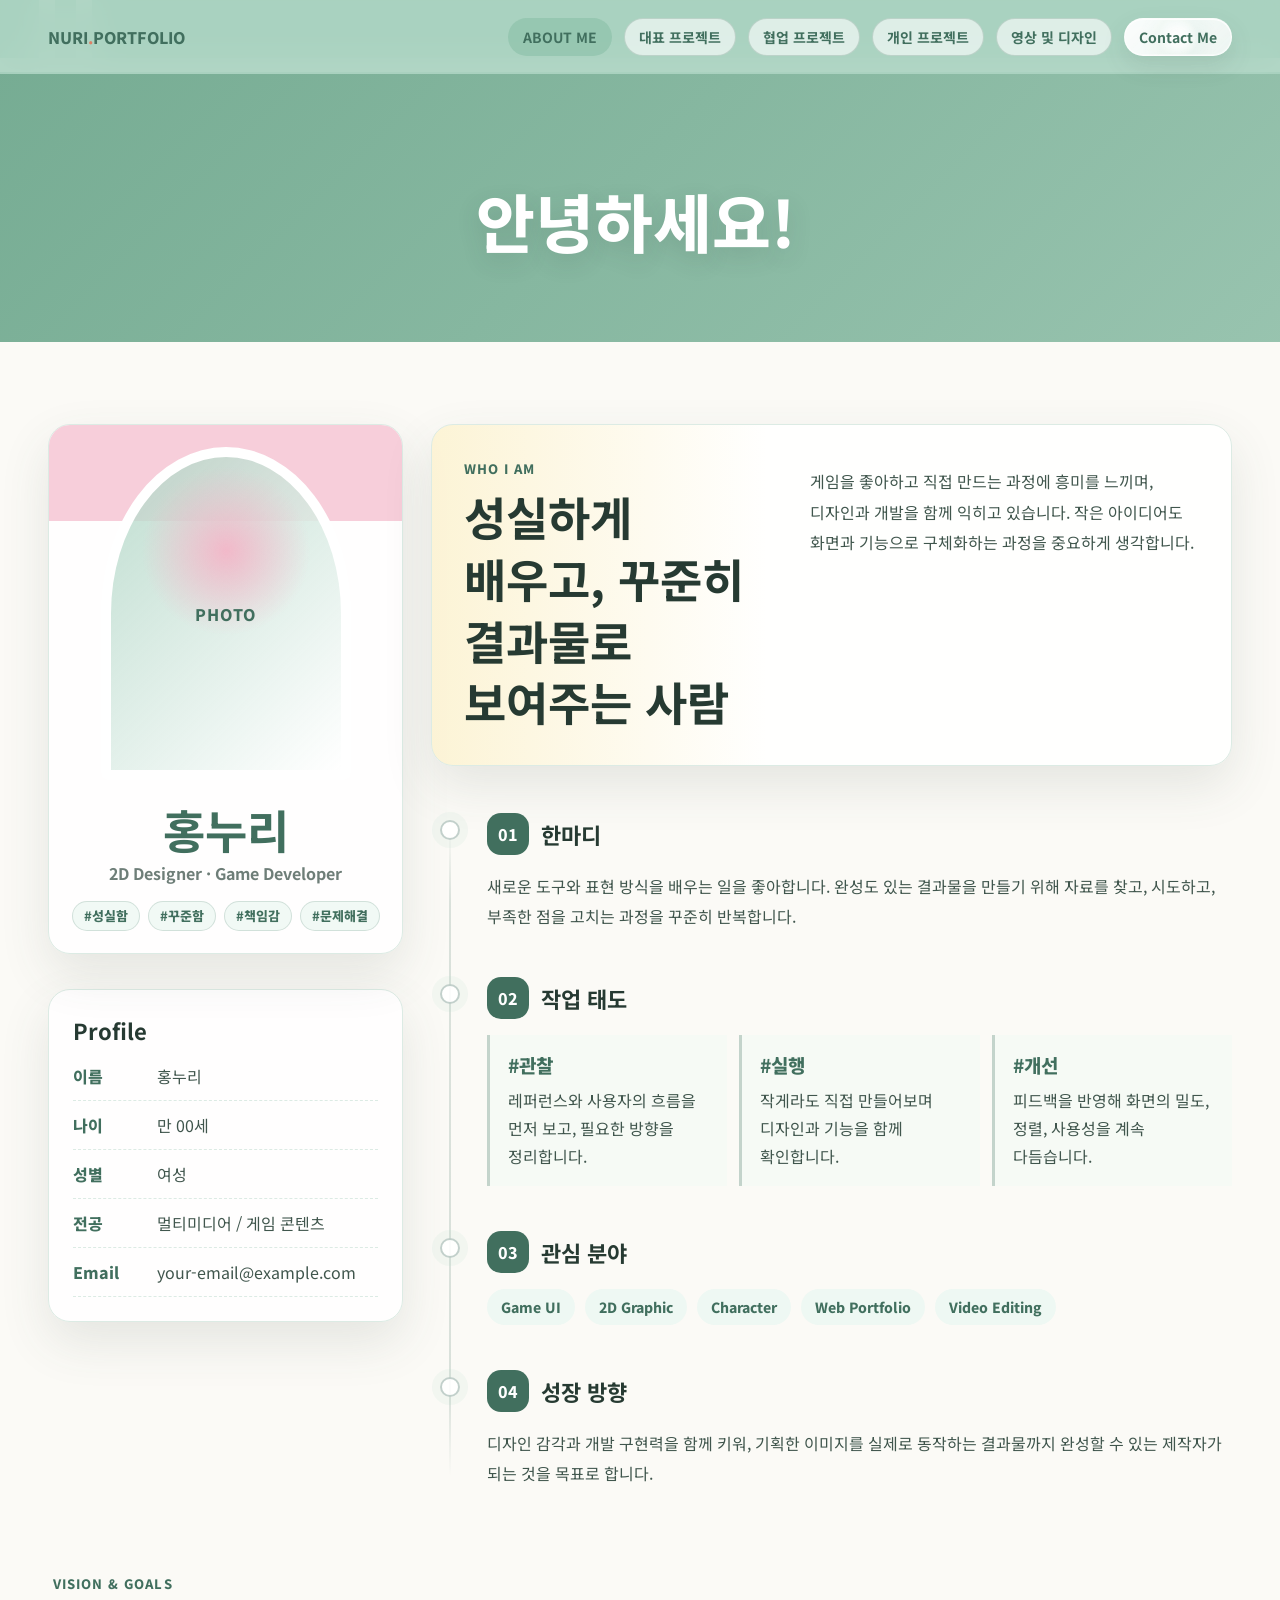
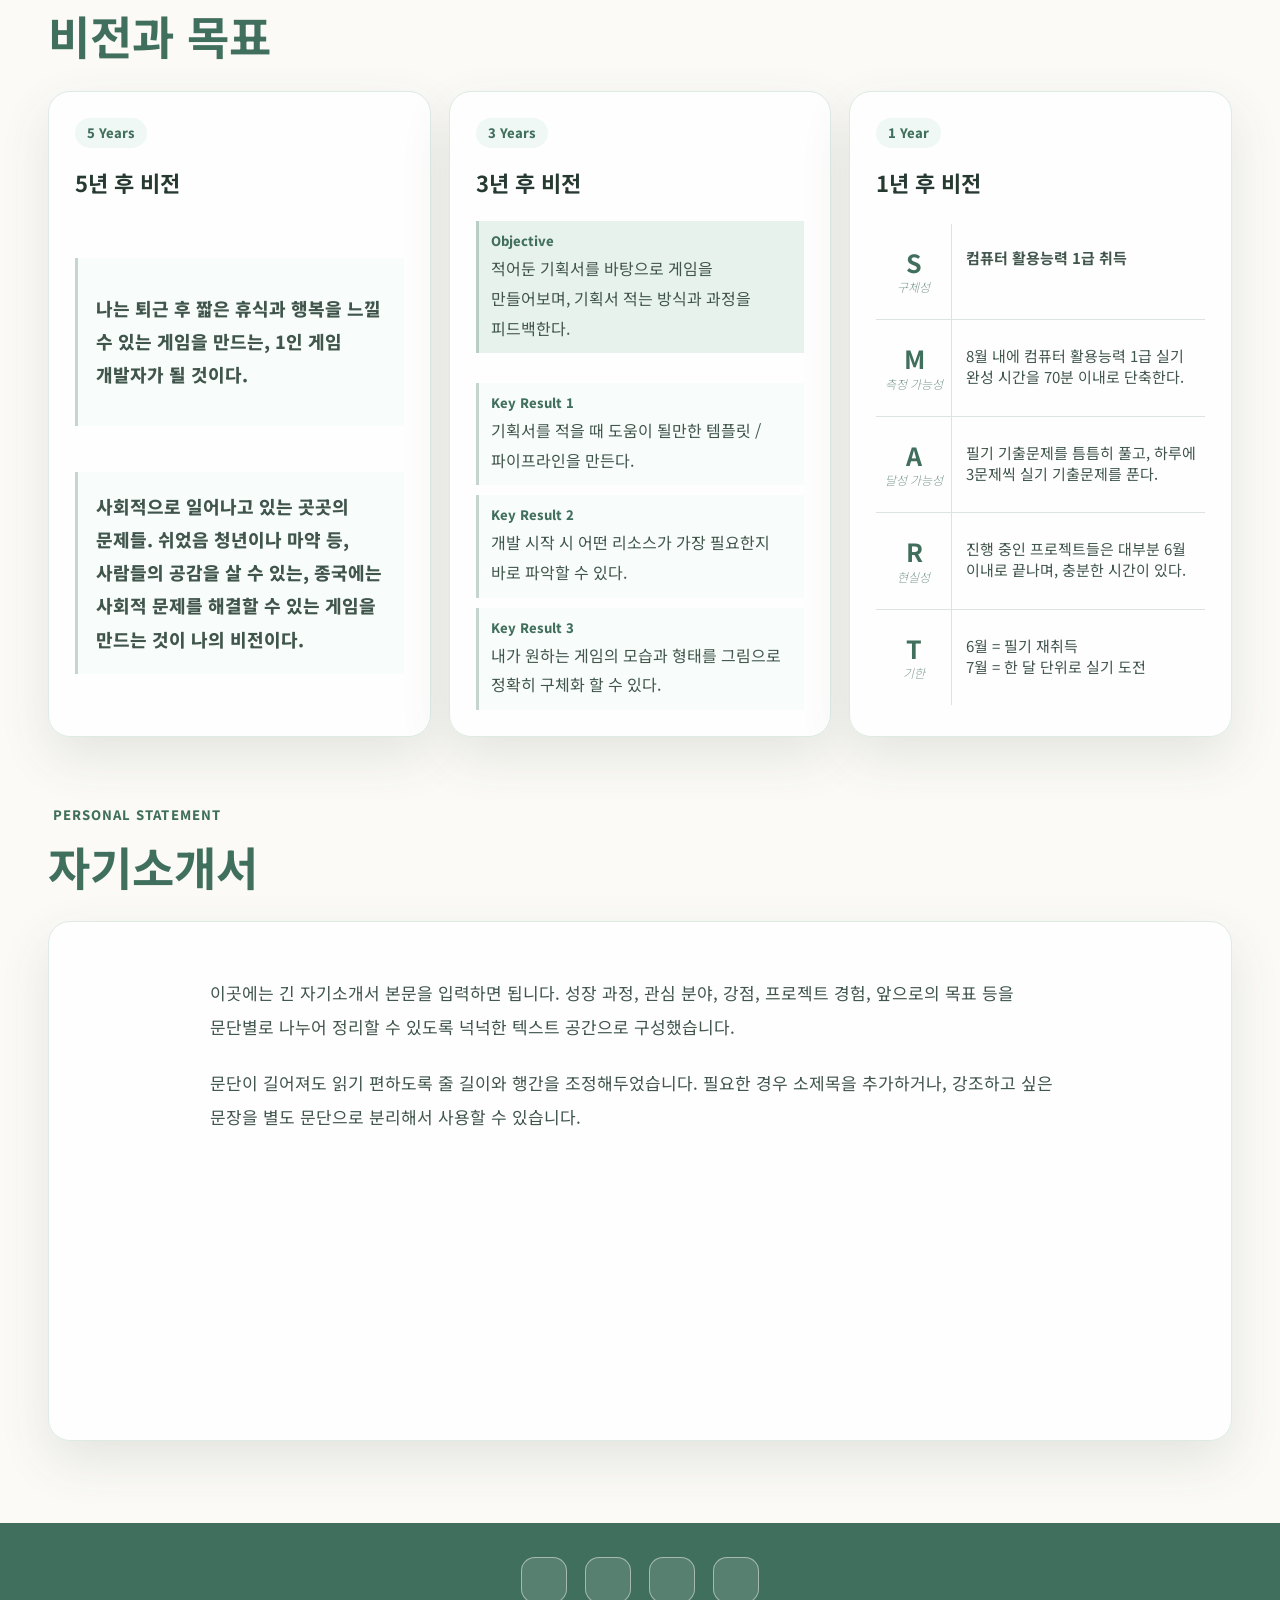
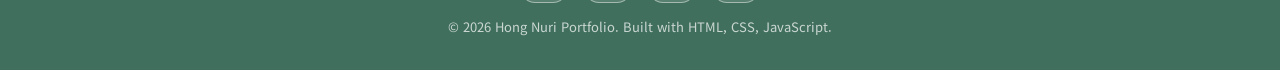
==== aboutMe.html @ 8a45c13c "add_coopProject" ====
<!DOCTYPE html>
<html lang="ko">
<head>
  <meta charset="UTF-8" />
  <meta name="viewport" content="width=device-width, initial-scale=1.0" />
  <title>홍누리 About Me</title>
  <link rel="stylesheet" href="style.css" />
  <link rel="stylesheet" href="aboutMe.css" />
  <script src="script.js" defer></script>
</head>
<body>
  <header class="site-header" id="top">
    <nav class="nav">
      <a href="index.html" class="logo">NURI<span>.</span>PORTFOLIO</a>
      <button class="menu-toggle" type="button" aria-label="메뉴 열기">Menu</button>
      <ul class="nav-list">
        <li><a href="aboutMe.html" class="about-link">ABOUT ME</a></li>
        <li><a href="index.html#featured">대표 프로젝트</a></li>
        <li><a href="coopProject.html">협업 프로젝트</a></li>
        <li><a href="solo.html">개인 프로젝트</a></li>
        <li><a href="media.html">영상 및 디자인</a></li>
        <li><a href="contact.html" class="contact-shine">Contact Me</a></li>
      </ul>
    </nav>
  </header>

  <main>
    <div class="notion-banner-stage">
      <section class="notion-banner">
        <p class="typewriter" data-text="안녕하세요!"></p>
      </section>
    </div>

    <section class="portfolio-board about-page section-inner">
      <div class="profile-layout">
        <aside class="profile-column reveal" aria-label="인적사항">
          <div class="photo-card">
            <div class="photo-frame">
              <span>PHOTO</span>
            </div>
            <h2>홍누리</h2>
            <p class="role">2D Designer · Game Developer</p>
            <div class="profile-keywords" aria-label="성격 키워드">
              <span>#성실함</span>
              <span>#꾸준함</span>
              <span>#책임감</span>
              <span>#문제해결</span>
            </div>
          </div>

          <section class="side-card">
            <h3>Profile</h3>
            <dl class="profile-list">
              <div>
                <dt>이름</dt>
                <dd>홍누리</dd>
              </div>
              <div>
                <dt>나이</dt>
                <dd>만 00세</dd>
              </div>
              <div>
                <dt>성별</dt>
                <dd>여성</dd>
              </div>
              <div>
                <dt>전공</dt>
                <dd>멀티미디어 / 게임 콘텐츠</dd>
              </div>
              <div>
                <dt>Email</dt>
                <dd>your-email@example.com</dd>
              </div>
            </dl>
          </section>
        </aside>

        <section class="content-column" aria-label="자기소개 상세">
          <article class="intro-card reveal">
            <div>
              <p class="eyebrow">Who I Am</p>
              <h2>성실하게 배우고, 꾸준히 결과물로 보여주는 사람</h2>
            </div>
            <p>
              게임을 좋아하고 직접 만드는 과정에 흥미를 느끼며, 디자인과 개발을 함께 익히고 있습니다.
              작은 아이디어도 화면과 기능으로 구체화하는 과정을 중요하게 생각합니다.
            </p>
          </article>

          <div class="profile-trail">
            <article class="trail-item reveal">
              <div class="card-title">
                <span>01</span>
                <h3>한마디</h3>
              </div>
              <p class="trail-copy">
                새로운 도구와 표현 방식을 배우는 일을 좋아합니다. 완성도 있는 결과물을 만들기 위해
                자료를 찾고, 시도하고, 부족한 점을 고치는 과정을 꾸준히 반복합니다.
              </p>
            </article>

            <article class="trail-item reveal">
              <div class="card-title">
                <span>02</span>
                <h3>작업 태도</h3>
              </div>
              <ul class="attitude-list">
                <li>
                  <strong>#관찰</strong>
                  <span>레퍼런스와 사용자의 흐름을 먼저 보고, 필요한 방향을 정리합니다.</span>
                </li>
                <li>
                  <strong>#실행</strong>
                  <span>작게라도 직접 만들어보며 디자인과 기능을 함께 확인합니다.</span>
                </li>
                <li>
                  <strong>#개선</strong>
                  <span>피드백을 반영해 화면의 밀도, 정렬, 사용성을 계속 다듬습니다.</span>
                </li>
              </ul>
            </article>

            <article class="trail-item reveal">
              <div class="card-title">
                <span>03</span>
                <h3>관심 분야</h3>
              </div>
              <div class="keyword-row">
                <span>Game UI</span>
                <span>2D Graphic</span>
                <span>Character</span>
                <span>Web Portfolio</span>
                <span>Video Editing</span>
              </div>
            </article>

            <article class="trail-item reveal">
              <div class="card-title">
                <span>04</span>
                <h3>성장 방향</h3>
              </div>
              <p class="trail-copy">
                디자인 감각과 개발 구현력을 함께 키워, 기획한 이미지를 실제로 동작하는 결과물까지
                완성할 수 있는 제작자가 되는 것을 목표로 합니다.
              </p>
            </article>
          </div>
        </section>
      </div>
    </section>

    <section class="vision-section section-inner reveal">
      <div class="section-title">
        <p class="eyebrow">Vision & Goals</p>
        <h2>비전과 목표</h2>
      </div>
      <div class="vision-grid">
        <article class="vision-card">
          <span>5 Years</span>
          <h3>5년 후 비전</h3>
          <div class="vision-body">
            <div class="vision-statement">
              <p>나는 퇴근 후 짧은 휴식과 행복을 느낄 수 있는 게임을 만드는, 1인 게임 개발자가 될 것이다.</p>
            </div>
          </div>
          <div class="vision-body">
            <div class="vision-statement">
              <p>사회적으로 일어나고 있는 곳곳의 문제들. 쉬었음 청년이나 마약 등, 사람들의 공감을 살 수 있는, 종국에는 사회적 문제를 해결할 수 있는 게임을 만드는 것이 나의 비전이다.</p>
            </div>
          </div>
        </article>
        <article class="vision-card">
          <span>3 Years</span>
          <h3>3년 후 비전</h3>
          <div class="vision-body">
            <div class="okr-block">
              <div class="okr-objective">
                <strong>Objective</strong>
                <p>적어둔 기획서를 바탕으로 게임을 만들어보며, 기획서 적는 방식과 과정을 피드백한다.</p>
              </div>
              <div class="okr-results">
                <div>
                  <strong>Key Result 1</strong>
                  <p>기획서를 적을 때 도움이 될만한 템플릿 / 파이프라인을 만든다.</p>
                </div>
                <div>
                  <strong>Key Result 2</strong>
                  <p>개발 시작 시 어떤 리소스가 가장 필요한지 바로 파악할 수 있다.</p>
                </div>
                <div>
                  <strong>Key Result 3</strong>
                  <p>내가 원하는 게임의 모습과 형태를 그림으로 정확히 구체화 할 수 있다.</p>
                </div>
              </div>
            </div>
          </div>
        </article>
        <article class="vision-card">
          <span>1 Year</span>
          <h3>1년 후 비전</h3>
          <table class="smart-table" aria-label="1년 후 SMART 목표">
            <tbody>
              <tr>
                <th scope="row"><strong>S</strong><em>구체성</em></th>
                <td class = "bolding">컴퓨터 활용능력 1급 취득</td>
              </tr>
              <tr>
                <th scope="row"><strong>M</strong><em>측정 가능성</em></th>
                <td>8월 내에 컴퓨터 활용능력 1급 실기 완성 시간을 70분 이내로 단축한다.</td>
              </tr>
              <tr>
                <th scope="row"><strong>A</strong><em>달성 가능성</em></th>
                <td>필기 기출문제를 틈틈히 풀고, 하루에 3문제씩 실기 기출문제를 푼다.</td>
              </tr>
              <tr>
                <th scope="row"><strong>R</strong><em>현실성</em></th>
                <td>진행 중인 프로젝트들은 대부분 6월 이내로 끝나며, 충분한 시간이 있다.</td>
              </tr>
              <tr>
                <th scope="row"><strong>T</strong><em>기한</em></th>
                <td>6월 = 필기 재취득<br/>7월 = 한 달 단위로 실기 도전</td>
              </tr>
            </tbody>
          </table>
        </article>
      </div>
    </section>

    <section class="statement-section section-inner reveal">
      <div class="section-title">
        <p class="eyebrow">Personal Statement</p>
        <h2>자기소개서</h2>
      </div>
      <article class="statement-paper">
        <p>
          이곳에는 긴 자기소개서 본문을 입력하면 됩니다. 성장 과정, 관심 분야, 강점, 프로젝트 경험,
          앞으로의 목표 등을 문단별로 나누어 정리할 수 있도록 넉넉한 텍스트 공간으로 구성했습니다.
        </p>
        <p>
          문단이 길어져도 읽기 편하도록 줄 길이와 행간을 조정해두었습니다. 필요한 경우 소제목을 추가하거나,
          강조하고 싶은 문장을 별도 문단으로 분리해서 사용할 수 있습니다.
        </p>
      </article>
    </section>
  </main>

  <footer class="footer">
    <div class="footer-icons" aria-label="연락 링크">
      <button class="footer-icon copy-email" type="button" data-email="your-email@example.com" aria-label="이메일 복사"></button>
      <a class="footer-icon" href="#" aria-label="링크 1"></a>
      <a class="footer-icon" href="#" aria-label="링크 2"></a>
      <a class="footer-icon" href="#" aria-label="링크 3"></a>
    </div>
    <p class="copy-message" aria-live="polite"></p>
    <p class="copyright">© 2026 Hong Nuri Portfolio. Built with HTML, CSS, JavaScript.</p>
  </footer>

  <div class="modal" aria-hidden="true">
    <div class="modal-content" role="dialog" aria-modal="true" aria-labelledby="modal-title">
      <button class="modal-close" type="button" aria-label="닫기">×</button>
      <h2 id="modal-title">About Me</h2>
      <p>자기소개 상세 내용을 추가로 정리할 수 있는 영역입니다.</p>
    </div>
  </div>
</body>
</html>
---- style.css ----
@import url('https://fonts.googleapis.com/css2?family=Noto+Sans+KR:wght@300;400;500;700;800&display=swap');

:root {
  --mint: #a9d2c0;
  --deep: #416f5e;
  --dark: #263a32;
  --text: #40564d;
  --soft: #eef8f3;
  --cream: #fbfaf6;
  --pink: #f3b6c8;
  --yellow: #f6dc81;
  --lavender: #bfc3e8;
  --line: #dcebe4;
  --white: #ffffff;
  --shadow: 0 20px 50px rgba(64, 86, 77, 0.12);
  --header-height: 72px;
}

* {
  box-sizing: border-box;
}

::selection {
  background: rgba(38, 58, 50, 0.82);
  color: var(--white);
}

html {
  scroll-behavior: smooth;
  scroll-padding-top: var(--header-height);
}

body {
  margin: 0;
  padding-top: var(--header-height);
  font-family: 'Noto Sans KR', sans-serif;
  color: var(--text);
  background:
    linear-gradient(90deg, var(--mint) 0 39px, transparent 39px 55px, var(--mint) 55px 76px, transparent 76px 92px, var(--mint) 92px 100%) top / 100% 58px no-repeat,
    var(--cream);
  word-break: keep-all;
}

body.has-intro {
  padding-top: 0;
}

.intro-banner {
  position: relative;
  display: grid;
  place-items: center;
  min-height: calc(100vh - var(--header-height));
  padding: 32px;
  overflow: hidden;
  background: var(--soft);
}

body.has-intro .intro-banner {
  min-height: 100vh;
}

.intro-banner::after {
  content: '';
  position: absolute;
  left: 50%;
  bottom: 26px;
  width: 26px;
  height: 42px;
  border: 2px solid rgba(65, 111, 94, 0.48);
  border-radius: 999px;
  transform: translateX(-50%);
  transition: opacity 0.75s ease, transform 0.75s ease;
}

.intro-banner::before {
  content: '';
  position: absolute;
  left: 50%;
  bottom: 55px;
  z-index: 1;
  width: 5px;
  height: 5px;
  border-radius: 50%;
  background: var(--deep);
  transform: translateX(-50%);
  animation: bannerWheel 1.7s ease-in-out infinite;
  transition: opacity 0.75s ease;
}

body.has-intro:not(.intro-ready) .intro-banner::after,
body.has-intro:not(.intro-ready) .intro-banner::before {
  opacity: 0;
  pointer-events: none;
}

body.has-intro:not(.intro-ready) .intro-banner::after {
  transform: translate(-50%, 16px);
}

body.has-intro:not(.intro-ready) .intro-banner::before {
  animation: none;
}

.intro-banner__content {
  position: relative;
  z-index: 1;
  top: -5%;
  width: min(100%, 1080px);
  text-align: center;
}

.intro-banner__content p {
  margin: 0 0 20px;
  color: var(--deep);
  font-size: clamp(15px, 2vw, 22px);
  font-weight: 800;
  letter-spacing: 0.08em;
  text-transform: uppercase;
}

.intro-banner__content h1 {
  margin: 0;
  color: var(--dark);
  font-size: clamp(42px, 9vw, 70px);
  line-height: 1.12;
}

.intro-banner__content p,
.intro-banner__content h1 {
  opacity: 0;
  transform: translateY(28px);
  transition: opacity 1.35s ease, transform 1.35s ease;
}

.intro-banner__content .intro-text-line.is-visible {
  opacity: 1;
  transform: translateY(0);
}

.intro-banner__content .intro-text-line.is-active::after {
  content: '';
  display: inline-block;
  width: 2px;
  height: 0.9em;
  margin-left: 6px;
  background: rgba(65, 111, 94, 0.72);
  vertical-align: -0.08em;
  animation: caretBlink 0.8s steps(1) infinite;
}

.intro-banner__content .intro-text-line.is-complete::after {
  opacity: 0;
  animation: none;
}

.intro-banner__content .intro-char {
  display: inline-block;
  opacity: 0;
  transform: translateY(0.42em);
  will-change: opacity, transform;
}

.intro-banner__content .intro-char.is-visible {
  animation: introCharRise 0.82s cubic-bezier(0.22, 1, 0.36, 1) forwards;
}

@keyframes bannerWheel {
  0% {
    opacity: 0;
    transform: translate(-50%, 0);
  }

  35% {
    opacity: 1;
  }

  100% {
    opacity: 0;
    transform: translate(-50%, 15px);
  }
}

@keyframes caretBlink {
  0%,
  49% {
    opacity: 1;
  }

  50%,
  100% {
    opacity: 0;
  }
}

@keyframes introCharRise {
  0% {
    opacity: 0;
    transform: translateY(0.42em);
  }

  100% {
    opacity: 1;
    transform: translateY(0);
  }
}

a {
  color: inherit;
  text-decoration: none;
}

button {
  font: inherit;
}

.site-header {
  position: fixed;
  top: 0;
  left: 0;
  right: 0;
  z-index: 1000;
  min-height: var(--header-height);
  background: rgba(169, 210, 192, 0.88);
  backdrop-filter: blur(16px);
  transform: translateY(0);
  opacity: 1;
  transition: opacity 1.15s ease, transform 1.15s cubic-bezier(0.22, 1, 0.36, 1);
}

body.has-intro:not(.intro-ready) .site-header {
  opacity: 0;
  transform: translateY(-100%);
  pointer-events: none;
}

.nav {
  display: flex;
  align-items: center;
  justify-content: space-between;
  max-width: 1240px;
  margin: 0 auto;
  padding: 18px 28px;
}

.logo {
  color: var(--deep);
  font-weight: 800;
  letter-spacing: 0;
}

.logo span {
  color: #de8065;
}

.nav-list {
  display: flex;
  gap: 12px;
  margin: 0;
  padding: 0;
  list-style: none;
  font-size: 14px;
  font-weight: 700;
}

.nav-list a {
  display: inline-flex;
  align-items: center;
  min-height: 38px;
  padding: 0 14px;
  border: 1px solid rgba(65, 111, 94, 0.22);
  border-radius: 999px;
  background: rgba(255, 255, 255, 0.62);
  color: var(--deep);
}

.nav-list a:hover {
  background: var(--white);
  box-shadow: 0 10px 22px rgba(64, 86, 77, 0.12);
}

.nav-list .about-link {
  border-color: transparent;
  background: rgba(143, 194, 171, 0.72);
  color: var(--deep);
}

.nav-list .about-link:hover {
  background: rgba(133, 184, 161, 0.82);
  color: var(--deep);
}

.nav-list .contact-shine {
  position: relative;
  overflow: hidden;
  border-color: rgba(255, 255, 255, 0.72);
  background:
    radial-gradient(
      circle at var(--shine-x, 50%) var(--shine-y, 50%),
      rgba(255, 255, 255, 1) 0,
      rgba(255, 255, 255, 0.82) 18%,
      rgba(255, 255, 255, 0.46) 36%,
      rgba(255, 255, 255, 0.64) 68%
    ),
    linear-gradient(135deg, rgba(255, 255, 255, 0.86), rgba(255, 255, 255, 0.42));
  color: var(--deep);
  box-shadow:
    inset 0 1px 0 rgba(255, 255, 255, 0.95),
    inset 0 -1px 0 rgba(255, 255, 255, 0.38),
    0 10px 24px rgba(64, 86, 77, 0.12);
}

.nav-list .contact-shine::after {
  content: '';
  position: absolute;
  inset: -45%;
  background: linear-gradient(
    115deg,
    transparent 38%,
    rgba(255, 255, 255, 0.83) 48%,
    transparent 58%
  );
  transform: translateX(-58%) rotate(8deg);
  animation: contactGlint 3.2s ease-in-out infinite;
  pointer-events: none;
}

.nav-list .contact-shine:hover {
  background:
    radial-gradient(
      circle at var(--shine-x, 50%) var(--shine-y, 50%),
      rgba(255, 255, 255, 1) 0,
      rgba(255, 255, 255, 0.92) 22%,
      rgba(255, 255, 255, 0.55) 46%,
      rgba(255, 255, 255, 0.78) 78%
    ),
    linear-gradient(135deg, rgba(255, 255, 255, 0.96), rgba(255, 255, 255, 0.5));
  box-shadow:
    inset 0 1px 0 rgba(255, 255, 255, 1),
    inset 0 -1px 0 rgba(255, 255, 255, 0.45),
    0 12px 30px rgba(64, 86, 77, 0.16);
}

@keyframes contactGlint {
  0%,
  58% {
    transform: translateX(-58%) rotate(8deg);
    opacity: 0;
  }

  68% {
    opacity: 0.77;
  }

  100% {
    transform: translateX(58%) rotate(8deg);
    opacity: 0;
  }
}

.menu-toggle {
  display: none;
  min-height: 38px;
  border: 1px solid rgba(65, 111, 94, 0.24);
  border-radius: 999px;
  background: var(--white);
  color: var(--deep);
  cursor: pointer;
  font-weight: 800;
}

.section-inner {
  max-width: 1240px;
  margin: 0 auto;
  padding: 82px 28px;
}

.portfolio-board {
  min-height: auto;
  padding-bottom: clamp(34px, 5vw, 70px);
}

.board-heading {
  margin-bottom: 44px;
}

.eyebrow {
  margin: 0 0 15px 5px;
  color: var(--deep);
  font-size: 13px;
  font-weight: 800;
  letter-spacing: 0.08em;
  text-transform: uppercase;
}

h1,
h2,
h3,
p {
  margin-top: 0;
}

h1 {
  margin-bottom: 25px;
  color: var(--deep);
  font-size: clamp(56px, 9vw, 92px);
  line-height: 1;
  letter-spacing: 0;
}

h2 {
  color: var(--dark);
  font-size: clamp(28px, 4vw, 46px);
  line-height: 1.18;
  letter-spacing: 0;
}

h3 {
  margin-bottom: 18px;
  color: var(--dark);
  font-size: 22px;
  letter-spacing: 0;
}

.board-heading p:last-child,
.intro-card p,
.project-content p {
  max-width: 760px;
  line-height: 1.8;
}

.profile-layout {
  display: grid;
  grid-template-columns: 355px 1fr;
  gap: 28px;
  align-items: start;
}

.profile-column,
.content-column {
  display: grid;
  gap: 35px;
}

.photo-card,
.side-card,
.intro-card,
.featured-card,
.modal-content {
  border: 1px solid var(--line);
  border-radius: 22px;
  background: rgba(255, 255, 255, 0.9);
  box-shadow: var(--shadow);
}

.photo-card {
  position: relative;
  overflow: hidden;
  padding: 22px;
  text-align: center;
}

.photo-card::before {
  content: '';
  position: absolute;
  inset: 0 0 auto;
  height: 96px;
  background: var(--pink);
  opacity: 0.65;
}

.photo-frame {
  position: relative;
  z-index: 1;
  display: grid;
  place-items: center;
  width: min(100%, 250px);
  aspect-ratio: 3 / 4;
  margin: 0 auto 22px;
  border: 10px solid var(--white);
  border-radius: 50% 50% 8px 8px;
  background:
    radial-gradient(circle at 50% 30%, rgba(243, 182, 200, 0.95), transparent 34%),
    linear-gradient(135deg, rgba(169, 210, 192, 0.75), rgba(255, 255, 255, 0.96));
  color: var(--deep);
  font-weight: 800;
  letter-spacing: 0.08em;
}

.photo-card h2 {
  margin-bottom: 4px;
  color: var(--deep);
}

.role {
  margin: 0;
  color: #6e7e78;
  font-weight: 700;
}

.profile-keywords {
  display: flex;
  flex-wrap: nowrap;
  justify-content: center;
  gap: 8px;
  margin-top: 16px;
  white-space: nowrap;
}

.profile-keywords span {
  display: inline-flex;
  align-items: center;
  min-height: 30px;
  padding: 0 11px;
  border: 1px solid rgba(65, 111, 94, 0.18);
  border-radius: 999px;
  background: rgba(238, 248, 243, 0.82);
  color: var(--deep);
  font-size: 13px;
  font-weight: 800;
}

@media (max-width: 420px) {
  .profile-keywords {
    gap: 5px;
  }

  .profile-keywords span {
    min-height: 28px;
    padding: 0 8px;
    font-size: 12px;
  }
}

.side-card {
  padding: 24px;
}

.profile-list {
  display: grid;
  gap: 12px;
  margin: 0;
}

.profile-list div {
  display: grid;
  grid-template-columns: 70px 1fr;
  gap: 14px;
  padding-bottom: 12px;
  border-bottom: 1px dashed var(--line);
}

.profile-list dt {
  color: var(--deep);
  font-weight: 800;
}

.profile-list dd {
  margin: 0;
}

.icon-grid {
  display: grid;
  grid-template-columns: repeat(2, 1fr);
  gap: 10px;
}

.icon-grid span {
  display: grid;
  place-items: center;
  min-height: 56px;
  border: 1px solid var(--line);
  border-radius: 16px;
  background: var(--soft);
  color: var(--deep);
  font-weight: 800;
}

.intro-card {
  display: grid;
  grid-template-columns: 0.9fr 1.1fr;
  gap: 28px;
  align-items: start;
  padding: 32px;
  background:
    linear-gradient(90deg, rgba(246, 220, 129, 0.32), transparent 42%),
    rgba(255, 255, 255, 0.92);
}

.intro-card h2 {
  margin-bottom: 0;
  padding-top: 6px;
  line-height: 1.34;
}

.intro-card p {
  margin: 0;
}

.intro-card > p {
  padding-top: 9px;
  line-height: 1.92;
}

.profile-trail {
  position: relative;
  display: grid;
  gap: 37px;
  padding: 10px 0 12px 56px;
}

.profile-trail::before {
  content: '';
  position: absolute;
  left: 18px;
  top: 24px;
  bottom: 30px;
  width: 2px;
  border-radius: 999px;
  background: linear-gradient(
    180deg,
    rgba(65, 111, 94, 0),
    rgba(65, 111, 94, 0.18) 12%,
    rgba(65, 111, 94, 0.18) 88%,
    rgba(65, 111, 94, 0)
  );
}

.trail-item {
  position: relative;
  padding: 2px 0 6px;
}

.trail-item::before {
  content: '';
  position: absolute;
  left: -47px;
  top: 9px;
  width: 16px;
  height: 16px;
  border: 2px solid rgba(65, 111, 94, 0.32);
  border-radius: 50%;
  background: rgba(255, 255, 255, 0.88);
  box-shadow: 0 0 0 8px rgba(169, 210, 192, 0.12);
}

.card-title {
  display: flex;
  align-items: center;
  gap: 12px;
  margin-bottom: 16px;
}

.card-title span {
  display: grid;
  place-items: center;
  width: 42px;
  height: 42px;
  border-radius: 14px;
  background: var(--deep);
  color: var(--white);
  font-weight: 800;
}

.card-title h3 {
  margin: 0;
}

.trail-item .clean-list,
.trail-item .keyword-row,
.trail-item.skills {
  max-width: 760px;
}

.skill-rings {
  display: grid;
  grid-template-columns: repeat(5, minmax(92px, 1fr));
  gap: 18px;
}

.skill-ring {
  --progress: 0;
  display: grid;
  justify-items: center;
  text-align: center;
}

.ring-graph {
  position: relative;
  width: 108px;
  aspect-ratio: 1;
  display: grid;
  grid-template-rows: auto auto;
  place-items: center;
  align-content: center;
  gap: 8px;
  border-radius: 50%;
  background: var(--cream);
  box-shadow: inset 0 0 0 1px rgba(65, 111, 94, 0.1);
}

.ring-graph::before {
  content: '';
  position: absolute;
  inset: 16px;
  border-radius: 50%;
  background: rgba(255, 255, 255, 0.86);
  box-shadow: 0 0 0 1px rgba(65, 111, 94, 0.14);
}

.ring-svg {
  position: absolute;
  inset: 0;
  width: 100%;
  height: 100%;
}

.ring-track,
.ring-progress {
  fill: none;
  stroke-width: 10;
}

.ring-track {
  stroke: rgba(65, 111, 94, 0.16);
}

.ring-progress {
  stroke: var(--deep);
  stroke-linecap: round;
  transform: rotate(-90deg) scaleY(-1);
  transform-origin: 54px 54px;
}

.skill-icon,
.ring-graph b {
  position: relative;
  z-index: 1;
}

.skill-icon {
  display: grid;
  place-items: center;
  width: 42px;
  aspect-ratio: 1;
  margin-top: 3px;
  border: 2px solid rgba(65, 111, 94, 0.42);
  border-radius: 10px;
  background: rgba(238, 248, 243, 0.88);
  color: var(--deep);
  font-weight: 800;
  line-height: 1;
}

.skill-icon img {
  width: 100%;
  height: 100%;
  object-fit: contain;
  display: block;
}

.ring-graph b {
  color: var(--deep);
  font-size: 13px;
  line-height: 1;
  margin-top: -4px;
}

.skill-icon-row {
  display: flex;
  flex-wrap: wrap;
  justify-content: center;
  gap: 35px;
  margin-top: 33px;
}

.tool-icon {
  display: block;
  width: 42px;
  aspect-ratio: 1;
  border: 2px solid rgba(65, 111, 94, 0.28);
  border-radius: 12px;
  background: rgba(238, 248, 243, 0.72);
}

.tool-icon img {
  width: 100%;
  height: 100%;
  object-fit: contain;
  display: block;
}

.clean-list {
  display: grid;
  gap: 16px;
  margin: 0;
  padding: 0;
  list-style: none;
}

.clean-list li {
  display: grid;
  gap: 6px;
}

.clean-list strong {
  color: var(--deep);
}

.cert-list {
  display: grid;
  grid-template-columns: repeat(2, minmax(0, 1fr));
  gap: 12px;
  margin: 0;
  padding: 0;
  list-style: none;
}

.cert-list li {
  display: flex;
  flex-wrap: wrap;
  gap: 4px 12px;
  align-items: baseline;
  padding: 10px 14px;
  border-left: 3px solid rgba(65, 111, 94, 0.28);
  background: rgba(238, 248, 243, 0.42);
}

.cert-list strong {
  color: var(--deep);
  padding-left: 3px;
}

.cert-list span,
.cert-list em {
  color: var(--text);
  font-size: 14px;
  font-style: normal;
}

.cert-list span {
  color: rgba(65, 111, 94, 0.72);
  font-size: 13px;
  font-style: italic;
  font-weight: 400;
}

.cert-list em {
  flex-basis: 100%;
  padding-left: 3px;
}

.keyword-row,
.chip-row {
  display: flex;
  flex-wrap: wrap;
  gap: 10px;
}

.keyword-row span,
.chip-row span {
  display: inline-flex;
  align-items: center;
  min-height: 36px;
  padding: 0 14px;
  border-radius: 999px;
  background: var(--soft);
  color: var(--deep);
  font-size: 14px;
  font-weight: 800;
}

.featured-section {
  padding-top: clamp(20px, 3vw, 42px);
}

.section-title {
  margin-bottom: 28px;
}

.section-title h2 {
  margin-bottom: 0;
  color: var(--deep);
}

.featured-card {
  display: grid;
  grid-template-columns: 0.92fr 1.08fr;
  overflow: hidden;
}

.project-preview {
  display: grid;
  place-items: center;
  min-height: 430px;
  background:
    linear-gradient(135deg, rgba(169, 210, 192, 0.78), rgba(246, 220, 129, 0.46)),
    repeating-linear-gradient(45deg, transparent, transparent 14px, rgba(65, 111, 94, 0.08) 14px, rgba(65, 111, 94, 0.08) 28px);
  color: var(--deep);
  font-size: 24px;
  font-weight: 800;
  letter-spacing: 0.08em;
}

.project-content {
  padding: 36px;
}

.project-content h3 {
  margin-top: 22px;
  font-size: 30px;
}

.project-meta {
  display: grid;
  gap: 12px;
  margin: 26px 0;
}

.project-meta div {
  display: flex;
  justify-content: space-between;
  gap: 20px;
  padding-bottom: 12px;
  border-bottom: 1px solid var(--line);
}

.project-meta dt {
  color: var(--deep);
  font-weight: 800;
}

.project-meta dd {
  margin: 0;
}

.btn,
.copy-email {
  display: inline-flex;
  align-items: center;
  justify-content: center;
  min-height: 46px;
  padding: 0 22px;
  border: 1px solid var(--deep);
  border-radius: 999px;
  cursor: pointer;
  font-weight: 800;
  transition: transform 0.2s ease, box-shadow 0.2s ease;
}

.btn:hover,
.copy-email:hover {
  transform: translateY(-3px);
  box-shadow: var(--shadow);
}

.primary,
.copy-email {
  background: var(--deep);
  color: var(--white);
}

.footer {
  display: grid;
  justify-items: center;
  gap: 14px;
  padding: 34px 24px;
  background: var(--deep);
  color: var(--white);
}

.footer-icons {
  display: flex;
  align-items: center;
  justify-content: center;
  gap: 18px;
}

.footer-icon {
  display: grid;
  place-items: center;
  width: 46px;
  aspect-ratio: 1;
  padding: 0;
  border: 1px solid rgba(255, 255, 255, 0.45);
  border-radius: 14px;
  background: rgba(255, 255, 255, 0.12);
  cursor: pointer;
  transition: transform 0.2s ease, background 0.2s ease, box-shadow 0.2s ease;
}

.footer-icon:hover {
  transform: translateY(-3px);
  background: rgba(255, 255, 255, 0.2);
  box-shadow: 0 14px 28px rgba(38, 58, 50, 0.28);
}

.footer-icon img {
  width: 100%;
  height: 100%;
  object-fit: contain;
  display: block;
}

.copy-message {
  position: fixed;
  left: 50%;
  bottom: 28px;
  z-index: 60;
  min-height: 42px;
  display: inline-flex;
  align-items: center;
  justify-content: center;
  padding: 0 18px;
  border: 1px solid rgba(255, 255, 255, 0.42);
  border-radius: 999px;
  background: rgba(38, 58, 50, 0.74);
  box-shadow: 0 18px 38px rgba(38, 58, 50, 0.18);
  transform: translate(-50%, 14px);
  opacity: 0;
  pointer-events: none;
  margin: 0;
  color: var(--soft);
  text-align: center;
  font-weight: 800;
  transition: opacity 0.38s ease, transform 0.38s ease;
}

.copy-message.is-visible {
  transform: translate(-50%, 0);
  opacity: 1;
}

.copyright {
  margin: 0;
  color: rgba(255, 255, 255, 0.72);
  font-size: 13px;
}

.modal {
  position: fixed;
  inset: 0;
  z-index: 50;
  display: none;
  align-items: center;
  justify-content: center;
  padding: 24px;
  background: rgba(38, 58, 50, 0.55);
}

.modal.is-open {
  display: flex;
}

.modal-content {
  position: relative;
  width: min(100%, 620px);
  padding: 42px;
}

.modal-content p {
  line-height: 1.8;
}

.modal-close {
  position: absolute;
  top: 18px;
  right: 18px;
  width: 38px;
  height: 38px;
  border: 0;
  border-radius: 50%;
  background: var(--soft);
  color: var(--deep);
  font-size: 24px;
  cursor: pointer;
}

.reveal {
  opacity: 0;
  transform: translateY(26px);
  transition: opacity 0.65s ease, transform 0.65s ease;
}

.reveal.is-visible {
  opacity: 1;
  transform: translateY(0);
}

@media (max-width: 980px) {
  .menu-toggle {
    display: inline-flex;
    align-items: center;
    justify-content: center;
    padding: 0 16px;
  }

  .nav-list {
    position: absolute;
    top: 70px;
    right: 24px;
    display: none;
    flex-direction: column;
    width: min(300px, calc(100vw - 48px));
    padding: 16px;
    border: 1px solid var(--line);
    border-radius: 22px;
    background: var(--white);
    box-shadow: var(--shadow);
  }

  .nav-list.is-open {
    display: flex;
  }

  .profile-layout,
  .intro-card,
  .featured-card {
    grid-template-columns: 1fr;
  }

  .profile-column {
    grid-template-columns: repeat(2, minmax(0, 1fr));
  }

  .photo-card {
    grid-row: span 2;
  }
}

@media (max-width: 680px) {
  :root {
    --header-height: 58px;
  }

  body {
    background:
      linear-gradient(180deg, var(--mint) 0 56px, transparent 56px 100%) top / 100% 56px no-repeat,
      var(--cream);
  }

  .nav {
    padding: 14px 18px;
  }

  .section-inner {
    padding: 58px 18px;
  }

  .board-heading {
    margin-bottom: 28px;
  }

  .profile-column,
  .project-meta div {
    flex-direction: column;
    align-items: flex-start;
  }

  .copy-message {
    text-align: left;
  }
}

@media (max-width: 560px) {
  .skill-rings {
    grid-template-columns: repeat(2, minmax(108px, 1fr));
  }

  .cert-list {
    grid-template-columns: 1fr;
  }
}
---- aboutMe.css ----
body {
  background:
    linear-gradient(90deg, var(--mint) 0 39px, transparent 39px 55px, var(--mint) 55px 76px, transparent 76px 92px, var(--mint) 92px 100%) top / 100% 58px no-repeat,
    var(--cream);
}

.notion-banner-stage {
  min-height: 270px;
  overflow: hidden;
  background: linear-gradient(135deg, rgba(118, 172, 147, 0.94), rgba(151, 195, 174, 0.9));
}

.notion-banner {
  min-height: 270px;
  display: grid;
  place-items: center;
  padding: 84px 24px 58px;
  background: linear-gradient(135deg, rgba(118, 172, 147, 0.94), rgba(151, 195, 174, 0.9));
  text-align: center;
  opacity: 0;
  transform: translateY(22px);
  transition: opacity 0.9s ease, transform 0.9s ease;
}

body.is-loaded .notion-banner {
  opacity: 1;
  transform: translateY(0);
}

.notion-banner p {
  margin: 0;
  color: var(--white);
  font-size: clamp(34px, 6vw, 64px);
  font-weight: 800;
  line-height: 1.2;
  text-shadow: 0 8px 24px rgba(38, 58, 50, 0.16);
}

.typewriter {
  opacity: 0;
  transform: translateY(28px);
  transition: opacity 0.9s ease, transform 0.9s ease;
}

.typewriter.is-visible {
  opacity: 1;
  transform: translateY(0);
}

.typewriter::after {
  content: '';
  display: inline-block;
  width: 2px;
  height: 0.9em;
  margin-left: 6px;
  background: rgba(255, 255, 255, 0.78);
  vertical-align: -0.08em;
  animation: caretBlink 0.8s steps(1) infinite;
}

.typewriter.is-complete::after {
  opacity: 0;
  animation: none;
}

.trail-copy {
  max-width: 760px;
  margin: 0;
  line-height: 1.9;
}

.attitude-list {
  display: grid;
  grid-template-columns: repeat(3, minmax(0, 1fr));
  gap: 12px;
  margin: 0;
  padding: 0;
  list-style: none;
}

.attitude-list li {
  display: grid;
  gap: 8px;
  padding: 16px 18px;
  border-left: 3px solid rgba(65, 111, 94, 0.28);
  background: rgba(238, 248, 243, 0.42);
}

.attitude-list strong {
  color: var(--deep);
  font-size: 19px;
  font-weight: 800;
}

.attitude-list span {
  color: var(--text);
  line-height: 1.75;
}

.about-page {
  min-height: auto;
  padding-bottom: clamp(22px, 3.3vw, 46px);
}

.statement-section {
  margin-top: 0;
  padding-top: clamp(14px, 2vw, 28px);
}

.statement-paper {
  min-height: 520px;
  padding: clamp(28px, 5vw, 54px);
  border: 1px solid var(--line);
  border-radius: 22px;
  background: rgba(255, 255, 255, 0.9);
  box-shadow: var(--shadow);
}

.statement-paper p {
  max-width: 860px;
  margin: 0 auto 22px;
  color: var(--text);
  font-size: 17px;
  line-height: 2;
}

.statement-paper p:last-child {
  margin-bottom: 0;
}

.vision-section {
  padding-top: clamp(14px, 2vw, 28px);
  padding-bottom: clamp(22px, 3.3vw, 46px);
}

.vision-grid {
  display: grid;
  grid-template-columns: repeat(3, minmax(0, 1fr));
  gap: 18px;
}

.vision-card {
  min-height: 290px;
  padding: 26px;
  border: 1px solid var(--line);
  border-radius: 22px;
  background: rgba(255, 255, 255, 0.9);
  box-shadow: var(--shadow);
}

.vision-card > span {
  display: inline-flex;
  align-items: center;
  min-height: 30px;
  padding: 0 12px;
  border-radius: 999px;
  background: rgba(238, 248, 243, 0.9);
  color: var(--deep);
  font-size: 13px;
  font-weight: 800;
}

.vision-card h3 {
  margin: 18px 0 14px;
}

.vision-card:nth-of-type(3) h3 {
  margin: 18px 0 26px;
}

.vision-card p {
  margin: 0;
  line-height: 1.85;
}

.vision-body {
  min-height: 184px;
  display: grid;
  align-items: center;
}

.vision-statement {
  margin-top: 14%;
  min-height: 168px;
  display: grid;
  align-content: center;
  padding: 18px;
  border-left: 3px solid rgba(65, 111, 94, 0.28);
  background: rgba(238, 248, 243, 0.42);
}

.vision-statement p {
  font-size: 18px;
  font-weight: 800;
  line-height: 1.85;
}

.okr-block {
  display: grid;
  gap: 30px;
}

.okr-objective,
.okr-results div {
  padding: 10px 12px;
  border-left: 3px solid rgba(65, 111, 94, 0.28);
  background: rgba(238, 248, 243, 0.42);
}

.okr-objective {
  margin-top: 3%;
  background: rgba(224, 239, 232, 0.72);
}

.okr-results {
  display: grid;
  gap: 10px;
}

.okr-results div {
  background: rgba(238, 248, 243, 0.42);
}

.okr-block strong {
  display: block;
  margin-bottom: 4px;
  color: var(--deep);
  font-size: 13px;
  font-weight: 800;
}

.smart-table {
  width: 100%;
  border-collapse: collapse;
  margin-top: 4px;
  color: var(--text);
  font-size: 15px;
}

.smart-table th,
.smart-table td {
  padding: 25px 0;
  text-align: left;
  vertical-align: top;
  border: 0;
}

.smart-table th {
  width: 75px;
  color: var(--deep);
  font-weight: 800;
  text-align: center;
  /* padding-left: 8px; */
}

.smart-table th + td {
  padding-left: 14px;
  border-left: 1px solid rgba(65, 111, 94, 0.18);
}

.smart-table tr + tr th,
.smart-table tr + tr td {
  border-top: 1px solid rgba(65, 111, 94, 0.18);
}

.smart-table .bolding {
  padding-top: 7%;
  font-weight: 700;
}

.smart-table th strong,
.smart-table th em {
  display: block;
}

.smart-table th strong {
  padding-left: 1px;
  font-size: 25px;
  line-height: 1.1;
}

.smart-table th em {
  margin-top: 3px;
  color: rgba(65, 111, 94, 0.68);
  font-size: 12px;
  font-style: italic;
  font-weight: 300;
  line-height: 1.25;
}

@keyframes caretBlink {
  50% {
    opacity: 0;
  }
}

@media (max-width: 680px) {
  body {
    background:
      linear-gradient(180deg, var(--mint) 0 56px, transparent 56px 100%) top / 100% 56px no-repeat,
      var(--cream);
  }

  .about-page {
    padding-bottom: 22px;
  }

  .statement-section {
    padding-top: 16px;
  }

  .attitude-list,
  .vision-grid {
    grid-template-columns: 1fr;
  }
}
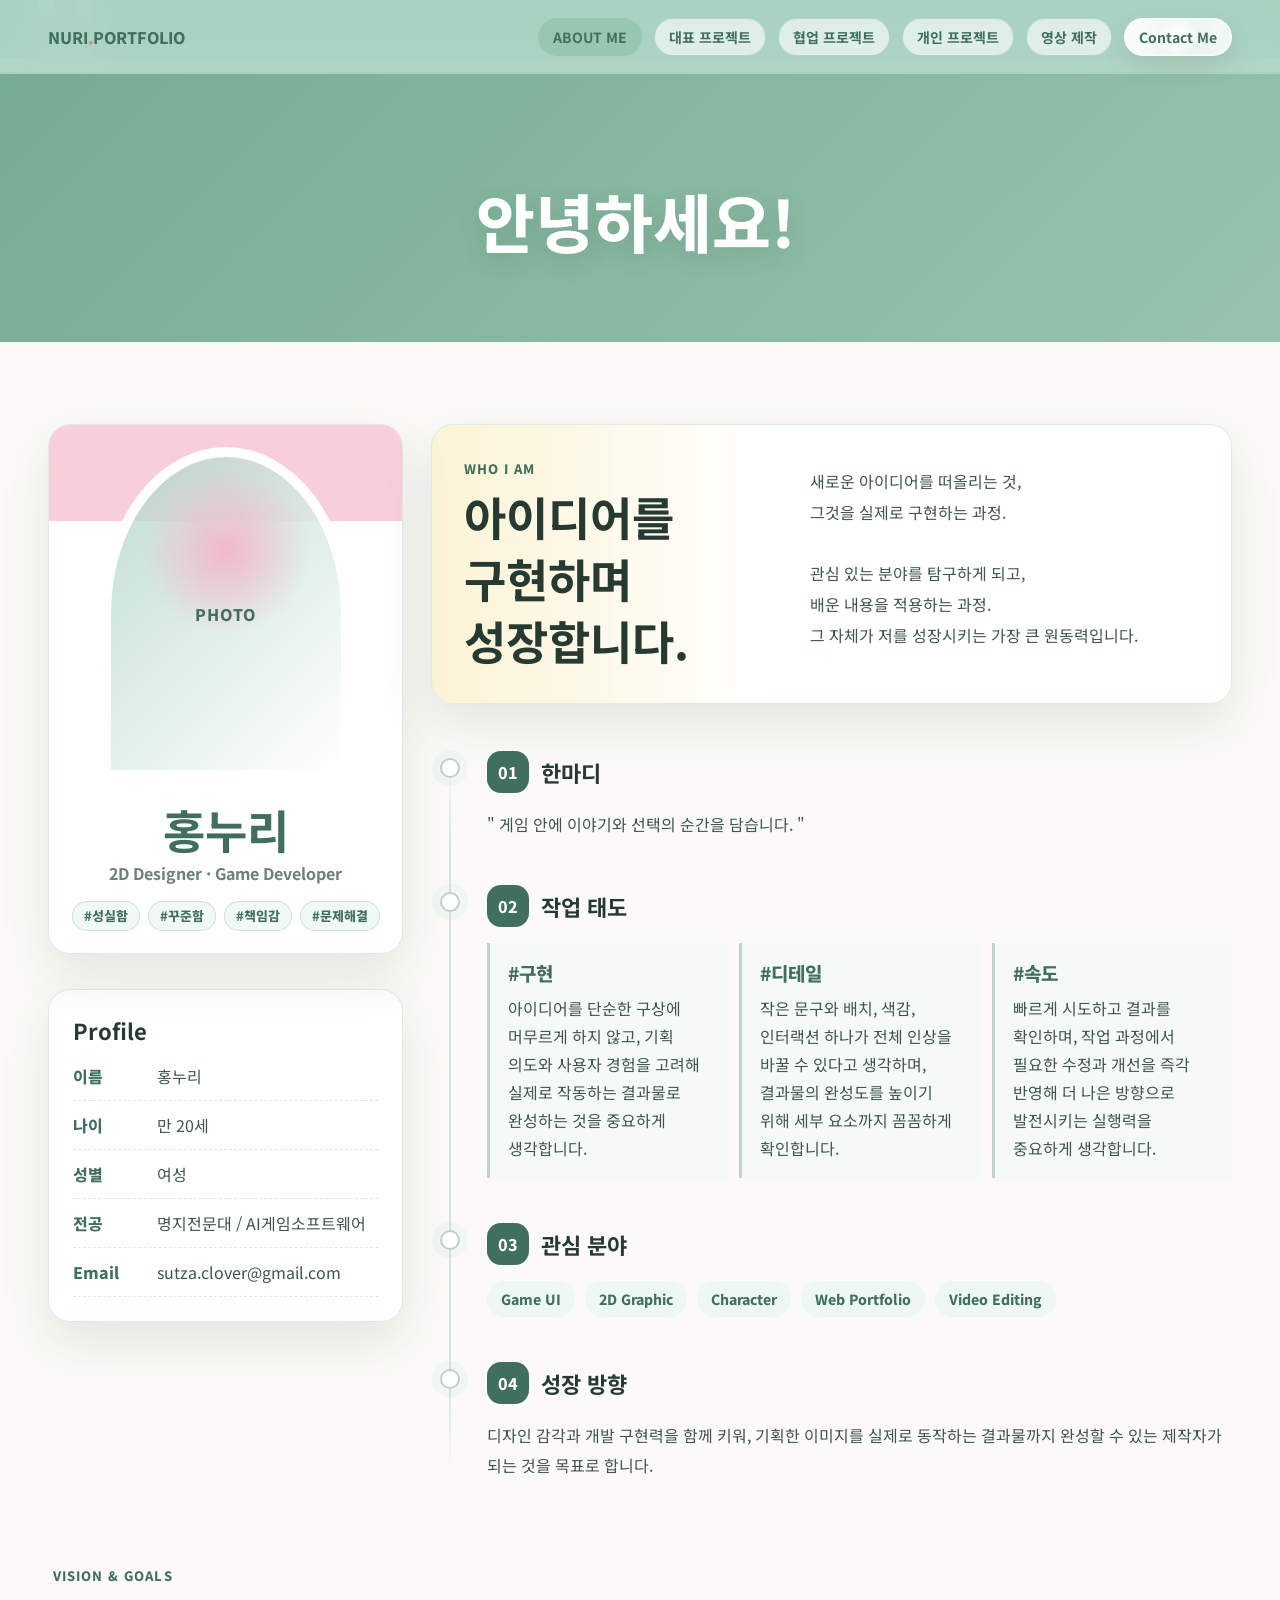
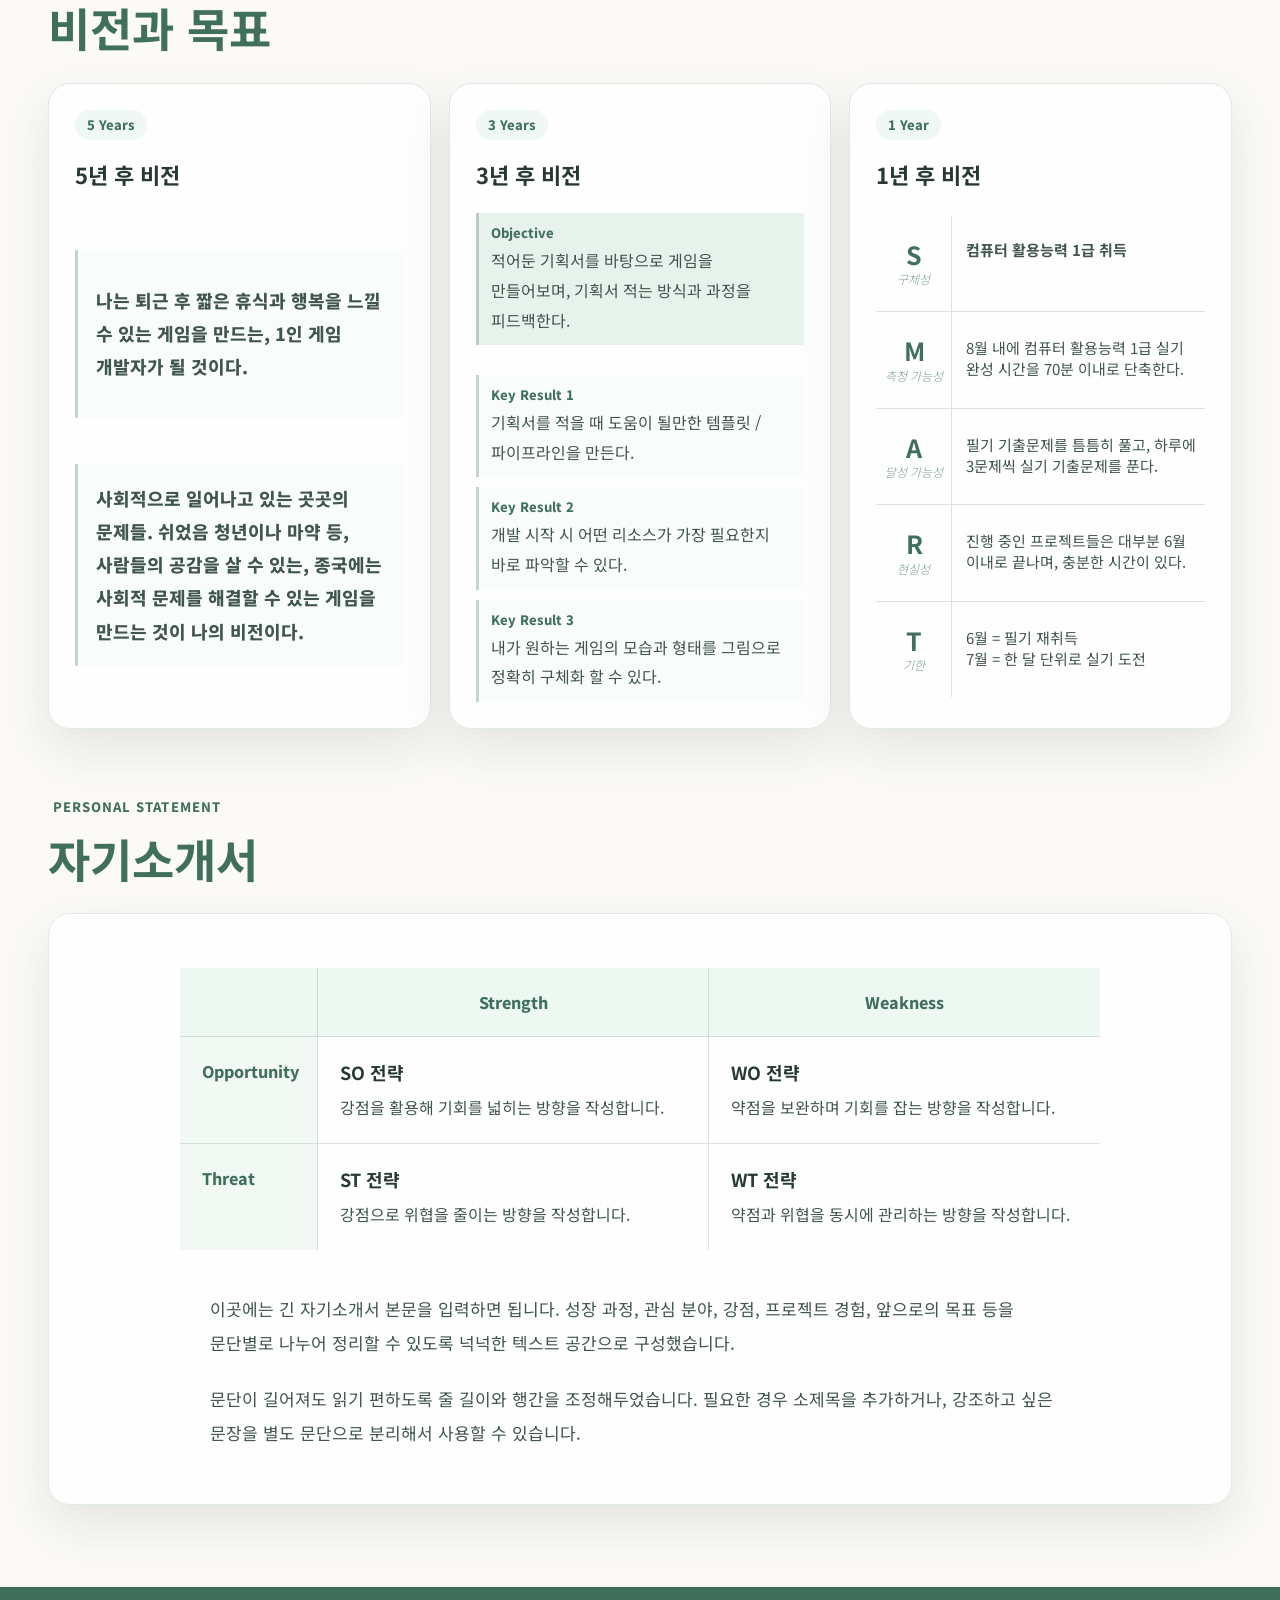
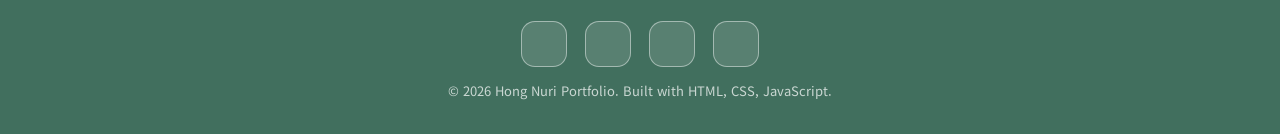
==== commit da499b5a: "Config_All" ====
--- a/aboutMe.html
+++ b/aboutMe.html
@@ -1,4 +1,4 @@
-<!DOCTYPE html>
+﻿<!DOCTYPE html>
 <html lang="ko">
 <head>
   <meta charset="UTF-8" />
@@ -17,9 +17,9 @@
         <li><a href="aboutMe.html" class="about-link">ABOUT ME</a></li>
         <li><a href="index.html#featured">대표 프로젝트</a></li>
         <li><a href="coopProject.html">협업 프로젝트</a></li>
-        <li><a href="solo.html">개인 프로젝트</a></li>
-        <li><a href="media.html">영상 및 디자인</a></li>
-        <li><a href="contact.html" class="contact-shine">Contact Me</a></li>
+        <li><a href="Single-Project.html">개인 프로젝트</a></li>
+        <li><a href="Edit-Design.html">영상 제작</a></li>
+        <li><a href="ContactMe.html" class="contact-shine">Contact Me</a></li>
       </ul>
     </nav>
   </header>
@@ -57,7 +57,7 @@
               </div>
               <div>
                 <dt>나이</dt>
-                <dd>만 00세</dd>
+                <dd>만 20세</dd>
               </div>
               <div>
                 <dt>성별</dt>
@@ -65,11 +65,11 @@
               </div>
               <div>
                 <dt>전공</dt>
-                <dd>멀티미디어 / 게임 콘텐츠</dd>
+                <dd>명지전문대 / AI게임소프트웨어</dd>
               </div>
               <div>
                 <dt>Email</dt>
-                <dd>your-email@example.com</dd>
+                <dd>sutza.clover@gmail.com</dd>
               </div>
             </dl>
           </section>
@@ -79,11 +79,13 @@
           <article class="intro-card reveal">
             <div>
               <p class="eyebrow">Who I Am</p>
-              <h2>성실하게 배우고, 꾸준히 결과물로 보여주는 사람</h2>
+              <h2>아이디어를 구현하며 성장합니다.</h2>
             </div>
             <p>
-              게임을 좋아하고 직접 만드는 과정에 흥미를 느끼며, 디자인과 개발을 함께 익히고 있습니다.
-              작은 아이디어도 화면과 기능으로 구체화하는 과정을 중요하게 생각합니다.
+              새로운 아이디어를 떠올리는 것,<br/> 그것을 실제로 구현하는 과정.<br/><br/>
+              <!-- 아이디어 구현보다 중요한 것은 과정입니다.<br/><br/> -->
+
+              관심 있는 분야를 탐구하게 되고,<br/>배운 내용을 적용하는 과정.<br/>그 자체가 저를 성장시키는 가장 큰 원동력입니다.<br/>
             </p>
           </article>
 
@@ -94,8 +96,7 @@
                 <h3>한마디</h3>
               </div>
               <p class="trail-copy">
-                새로운 도구와 표현 방식을 배우는 일을 좋아합니다. 완성도 있는 결과물을 만들기 위해
-                자료를 찾고, 시도하고, 부족한 점을 고치는 과정을 꾸준히 반복합니다.
+                " 게임 안에 이야기와 선택의 순간을 담습니다. "
               </p>
             </article>
 
@@ -106,16 +107,16 @@
               </div>
               <ul class="attitude-list">
                 <li>
-                  <strong>#관찰</strong>
-                  <span>레퍼런스와 사용자의 흐름을 먼저 보고, 필요한 방향을 정리합니다.</span>
+                  <strong>#구현</strong>
+                  <span>아이디어를 단순한 구상에 머무르게 하지 않고, 기획 의도와 사용자 경험을 고려해 실제로 작동하는 결과물로 완성하는 것을 중요하게 생각합니다.</span>
                 </li>
                 <li>
-                  <strong>#실행</strong>
-                  <span>작게라도 직접 만들어보며 디자인과 기능을 함께 확인합니다.</span>
+                  <strong>#디테일</strong>
+                  <span>작은 문구와 배치, 색감, 인터랙션 하나가 전체 인상을 바꿀 수 있다고 생각하며, 결과물의 완성도를 높이기 위해 세부 요소까지 꼼꼼하게 확인합니다.</span>
                 </li>
                 <li>
-                  <strong>#개선</strong>
-                  <span>피드백을 반영해 화면의 밀도, 정렬, 사용성을 계속 다듬습니다.</span>
+                  <strong>#속도</strong>
+                  <span>빠르게 시도하고 결과를 확인하며, 작업 과정에서 필요한 수정과 개선을 즉각 반영해 더 나은 방향으로 발전시키는 실행력을 중요하게 생각합니다.</span>
                 </li>
               </ul>
             </article>
@@ -202,7 +203,7 @@
             <tbody>
               <tr>
                 <th scope="row"><strong>S</strong><em>구체성</em></th>
-                <td class = "bolding">컴퓨터 활용능력 1급 취득</td>
+                <td class="bolding">컴퓨터 활용능력 1급 취득</td>
               </tr>
               <tr>
                 <th scope="row"><strong>M</strong><em>측정 가능성</em></th>
@@ -232,6 +233,43 @@
         <h2>자기소개서</h2>
       </div>
       <article class="statement-paper">
+        <div class="swot-table-wrap" aria-label="SWOT 분석표">
+          <table class="swot-table">
+            <!-- <caption>SWOT 분석</caption> -->
+            <thead>
+              <tr>
+                <th scope="col"></th>
+                <th scope="col">Strength</th>
+                <th scope="col">Weakness</th>
+              </tr>
+            </thead>
+            <tbody>
+              <tr>
+                <th scope="row">Opportunity</th>
+                <td>
+                  <strong>SO 전략</strong>
+                  <span>강점을 활용해 기회를 넓히는 방향을 작성합니다.</span>
+                </td>
+                <td>
+                  <strong>WO 전략</strong>
+                  <span>약점을 보완하며 기회를 잡는 방향을 작성합니다.</span>
+                </td>
+              </tr>
+              <tr>
+                <th scope="row">Threat</th>
+                <td>
+                  <strong>ST 전략</strong>
+                  <span>강점으로 위협을 줄이는 방향을 작성합니다.</span>
+                </td>
+                <td>
+                  <strong>WT 전략</strong>
+                  <span>약점과 위협을 동시에 관리하는 방향을 작성합니다.</span>
+                </td>
+              </tr>
+            </tbody>
+          </table>
+        </div>
+
         <p>
           이곳에는 긴 자기소개서 본문을 입력하면 됩니다. 성장 과정, 관심 분야, 강점, 프로젝트 경험,
           앞으로의 목표 등을 문단별로 나누어 정리할 수 있도록 넉넉한 텍스트 공간으로 구성했습니다.
--- a/aboutMe.css
+++ b/aboutMe.css
@@ -116,6 +116,80 @@
   box-shadow: var(--shadow);
 }
 
+.swot-table-wrap {
+  max-width: 920px;
+  margin: 0 auto 42px;
+  overflow-x: auto;
+}
+
+.swot-table {
+  width: 100%;
+  min-width: 680px;
+  border-collapse: separate;
+  border-spacing: 0;
+  color: var(--text);
+  table-layout: fixed;
+}
+
+.swot-table caption {
+  margin-bottom: 16px;
+  color: var(--deep);
+  font-size: 22px;
+  font-weight: 800;
+  text-align: left;
+}
+
+.swot-table th,
+.swot-table td {
+  padding: 22px;
+  border-right: 1px solid rgba(65, 111, 94, 0.18);
+  border-bottom: 1px solid rgba(65, 111, 94, 0.18);
+  background: rgba(255, 255, 255, 0.72);
+  text-align: left;
+  vertical-align: top;
+}
+
+.swot-table thead th {
+  background: rgba(238, 248, 243, 0.95);
+  color: var(--deep);
+  font-size: 16px;
+  font-weight: 800;
+  text-align: center;
+}
+
+.swot-table th:first-child {
+  width: 15%;
+}
+
+.swot-table tbody th {
+  background: rgba(238, 248, 243, 0.72);
+  color: var(--deep);
+  font-weight: 800;
+}
+
+.swot-table tr > *:last-child {
+  border-right: 0;
+}
+
+.swot-table tbody tr:last-child > * {
+  border-bottom: 0;
+}
+
+.swot-table strong,
+.swot-table span {
+  display: block;
+}
+
+.swot-table strong {
+  margin-bottom: 8px;
+  color: var(--dark);
+  font-size: 18px;
+}
+
+.swot-table span {
+  line-height: 1.75;
+}
+
 .statement-paper p {
   max-width: 860px;
   margin: 0 auto 22px;
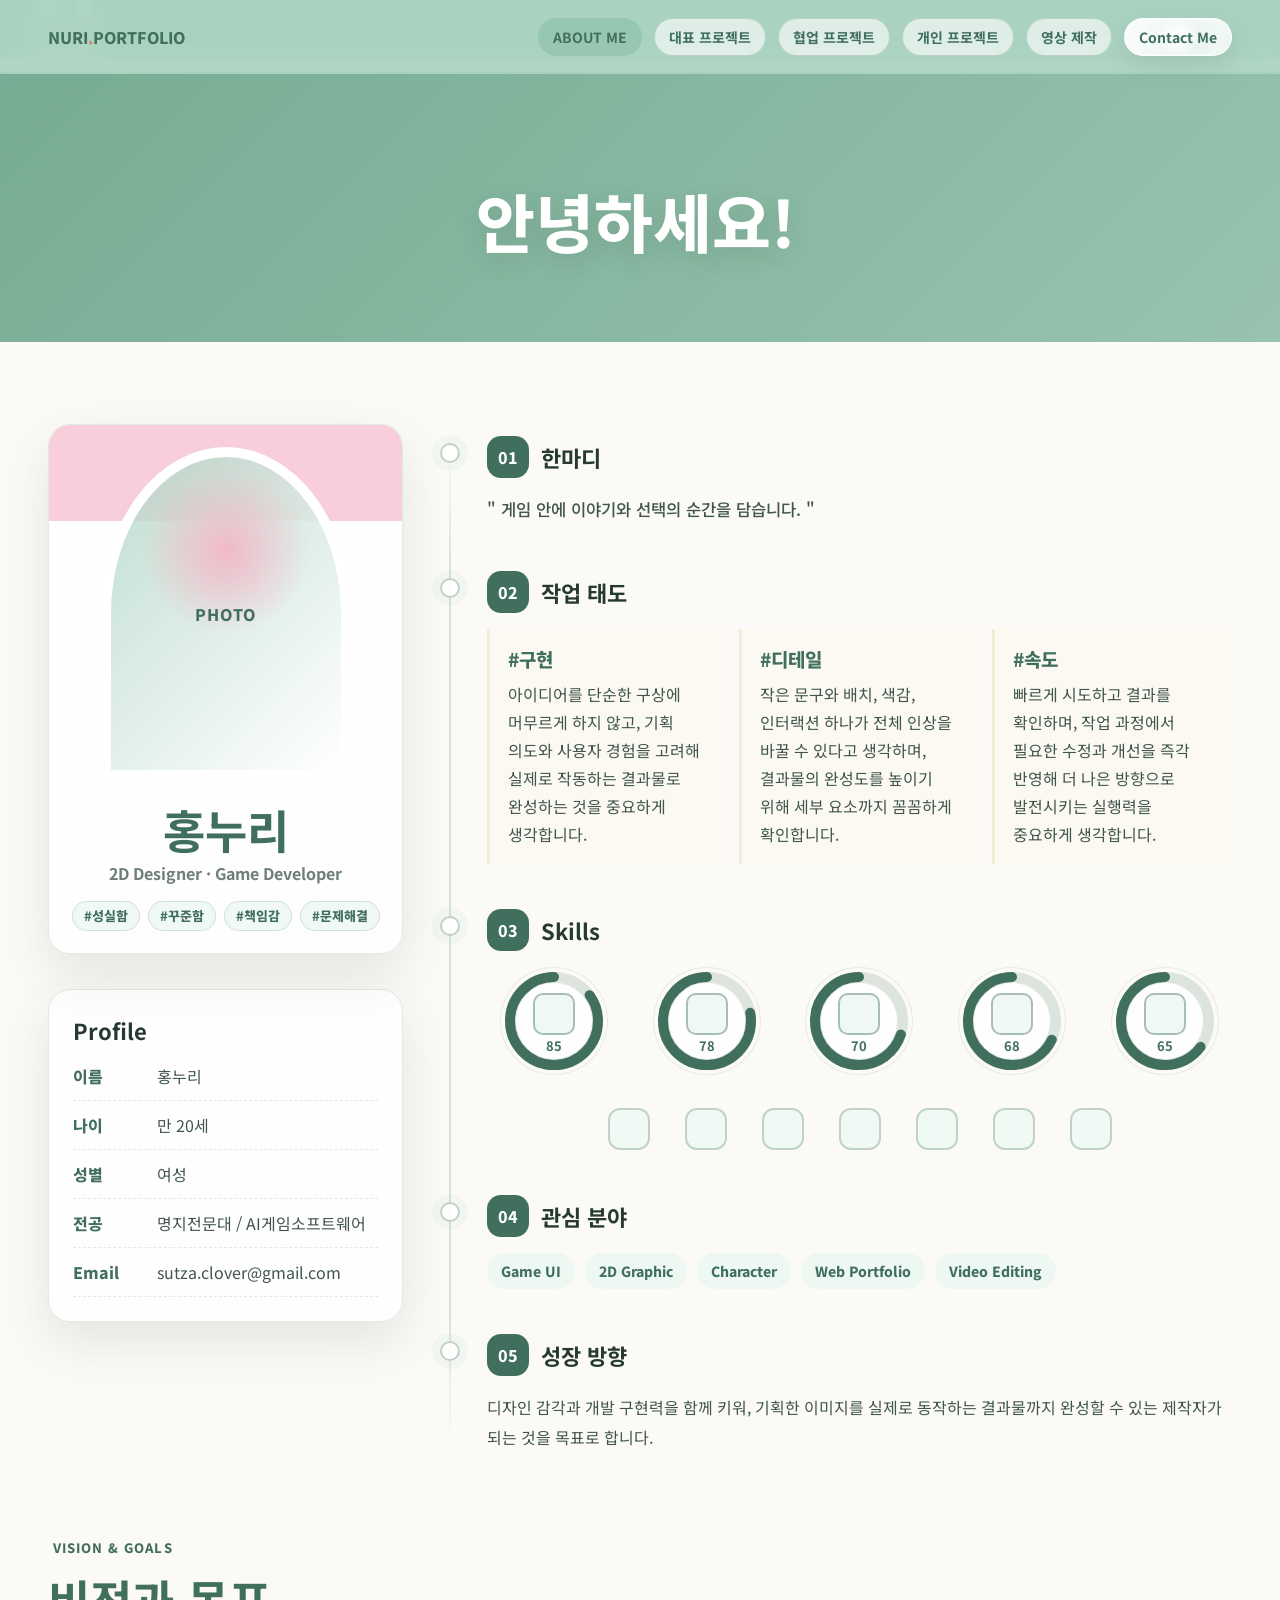
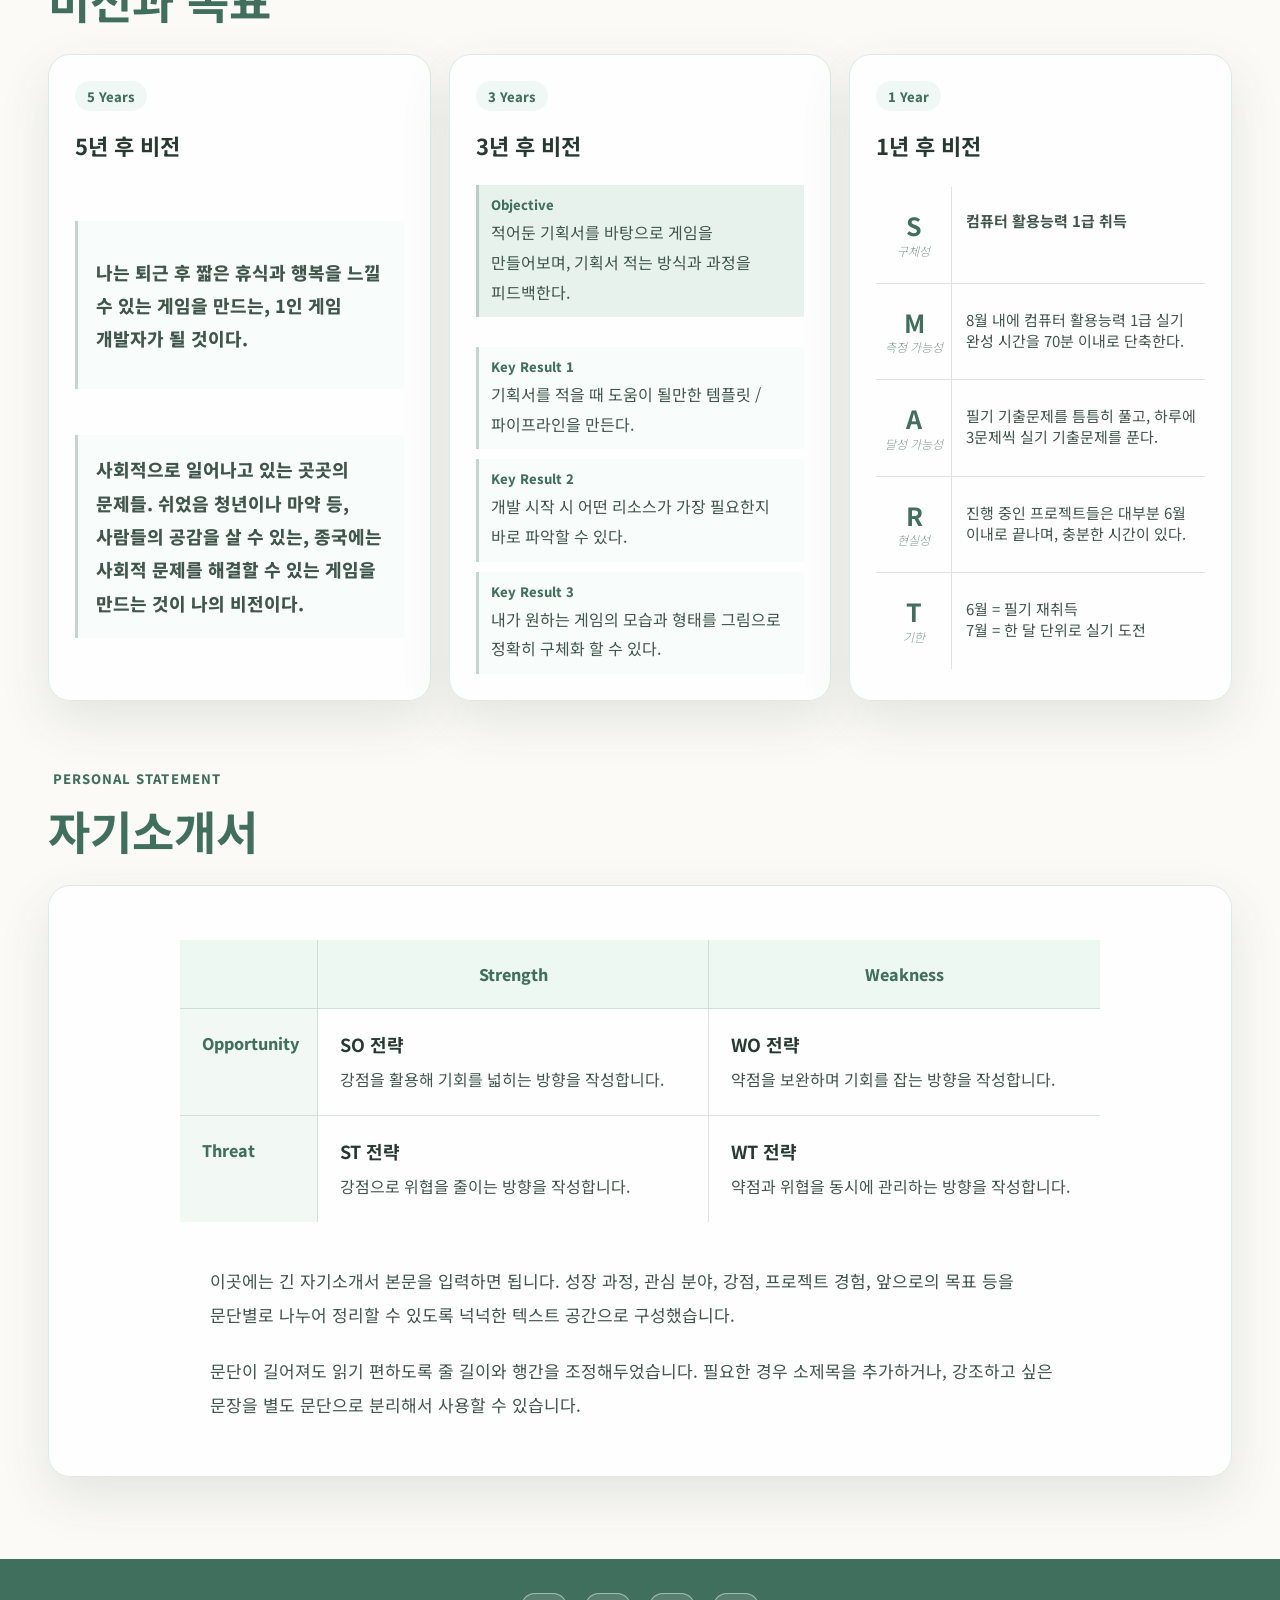
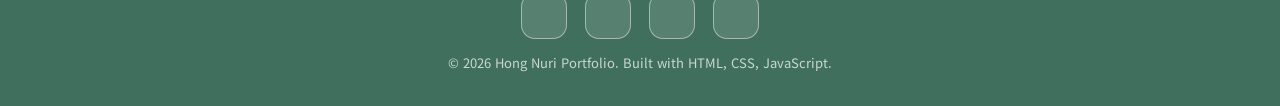
==== commit 49b63b87: "Config_Color" ====
--- a/aboutMe.html
+++ b/aboutMe.html
@@ -76,6 +76,7 @@
         </aside>
 
         <section class="content-column" aria-label="자기소개 상세">
+          <!--
           <article class="intro-card reveal">
             <div>
               <p class="eyebrow">Who I Am</p>
@@ -83,11 +84,14 @@
             </div>
             <p>
               새로운 아이디어를 떠올리는 것,<br/> 그것을 실제로 구현하는 과정.<br/><br/>
+          -->
               <!-- 아이디어 구현보다 중요한 것은 과정입니다.<br/><br/> -->
+          <!--
 
               관심 있는 분야를 탐구하게 되고,<br/>배운 내용을 적용하는 과정.<br/>그 자체가 저를 성장시키는 가장 큰 원동력입니다.<br/>
             </p>
           </article>
+          -->
 
           <div class="profile-trail">
             <article class="trail-item reveal">
@@ -96,7 +100,7 @@
                 <h3>한마디</h3>
               </div>
               <p class="trail-copy">
-                " 게임 안에 이야기와 선택의 순간을 담습니다. "
+                <span>" 게임 안에 이야기와 선택의 순간을 담습니다. "</span>
               </p>
             </article>
 
@@ -121,9 +125,77 @@
               </ul>
             </article>
 
+            <article class="trail-item skills reveal">
+              <div class="card-title">
+                <span>03</span>
+                <h3>Skills</h3>
+              </div>
+              <div class="skill-rings" aria-label="프로그램별 스킬 숙련도">
+                <div class="skill-ring" data-value="85">
+                  <div class="ring-graph">
+                    <svg class="ring-svg" viewBox="0 0 108 108" aria-hidden="true">
+                      <circle class="ring-track" cx="54" cy="54" r="44"></circle>
+                      <circle class="ring-progress" cx="54" cy="54" r="44"></circle>
+                    </svg>
+                    <span class="skill-icon"></span>
+                    <b>85</b>
+                  </div>
+                </div>
+                <div class="skill-ring" data-value="78">
+                  <div class="ring-graph">
+                    <svg class="ring-svg" viewBox="0 0 108 108" aria-hidden="true">
+                      <circle class="ring-track" cx="54" cy="54" r="44"></circle>
+                      <circle class="ring-progress" cx="54" cy="54" r="44"></circle>
+                    </svg>
+                    <span class="skill-icon"></span>
+                    <b>78</b>
+                  </div>
+                </div>
+                <div class="skill-ring" data-value="70">
+                  <div class="ring-graph">
+                    <svg class="ring-svg" viewBox="0 0 108 108" aria-hidden="true">
+                      <circle class="ring-track" cx="54" cy="54" r="44"></circle>
+                      <circle class="ring-progress" cx="54" cy="54" r="44"></circle>
+                    </svg>
+                    <span class="skill-icon"></span>
+                    <b>70</b>
+                  </div>
+                </div>
+                <div class="skill-ring" data-value="68">
+                  <div class="ring-graph">
+                    <svg class="ring-svg" viewBox="0 0 108 108" aria-hidden="true">
+                      <circle class="ring-track" cx="54" cy="54" r="44"></circle>
+                      <circle class="ring-progress" cx="54" cy="54" r="44"></circle>
+                    </svg>
+                    <span class="skill-icon"></span>
+                    <b>68</b>
+                  </div>
+                </div>
+                <div class="skill-ring" data-value="65">
+                  <div class="ring-graph">
+                    <svg class="ring-svg" viewBox="0 0 108 108" aria-hidden="true">
+                      <circle class="ring-track" cx="54" cy="54" r="44"></circle>
+                      <circle class="ring-progress" cx="54" cy="54" r="44"></circle>
+                    </svg>
+                    <span class="skill-icon"></span>
+                    <b>65</b>
+                  </div>
+                </div>
+              </div>
+              <div class="skill-icon-row" aria-label="보조 프로그램 아이콘">
+                <span class="tool-icon"></span>
+                <span class="tool-icon"></span>
+                <span class="tool-icon"></span>
+                <span class="tool-icon"></span>
+                <span class="tool-icon"></span>
+                <span class="tool-icon"></span>
+                <span class="tool-icon"></span>
+              </div>
+            </article>
+
             <article class="trail-item reveal">
               <div class="card-title">
-                <span>03</span>
+                <span>04</span>
                 <h3>관심 분야</h3>
               </div>
               <div class="keyword-row">
@@ -137,7 +209,7 @@
 
             <article class="trail-item reveal">
               <div class="card-title">
-                <span>04</span>
+                <span>05</span>
                 <h3>성장 방향</h3>
               </div>
               <p class="trail-copy">
--- a/aboutMe.css
+++ b/aboutMe.css
@@ -68,6 +68,10 @@
   margin: 0;
   line-height: 1.9;
 }
+.trail-copy span{
+  font-weight: 500;
+  font-size: 1.3vw;
+}
 
 .attitude-list {
   display: grid;
@@ -82,8 +86,8 @@
   display: grid;
   gap: 8px;
   padding: 16px 18px;
-  border-left: 3px solid rgba(65, 111, 94, 0.28);
-  background: rgba(238, 248, 243, 0.42);
+  border-left: 3px solid rgba(192, 166, 73, 0.15);
+  background: rgba(246, 220, 129, 0.04);
 }
 
 .attitude-list strong {
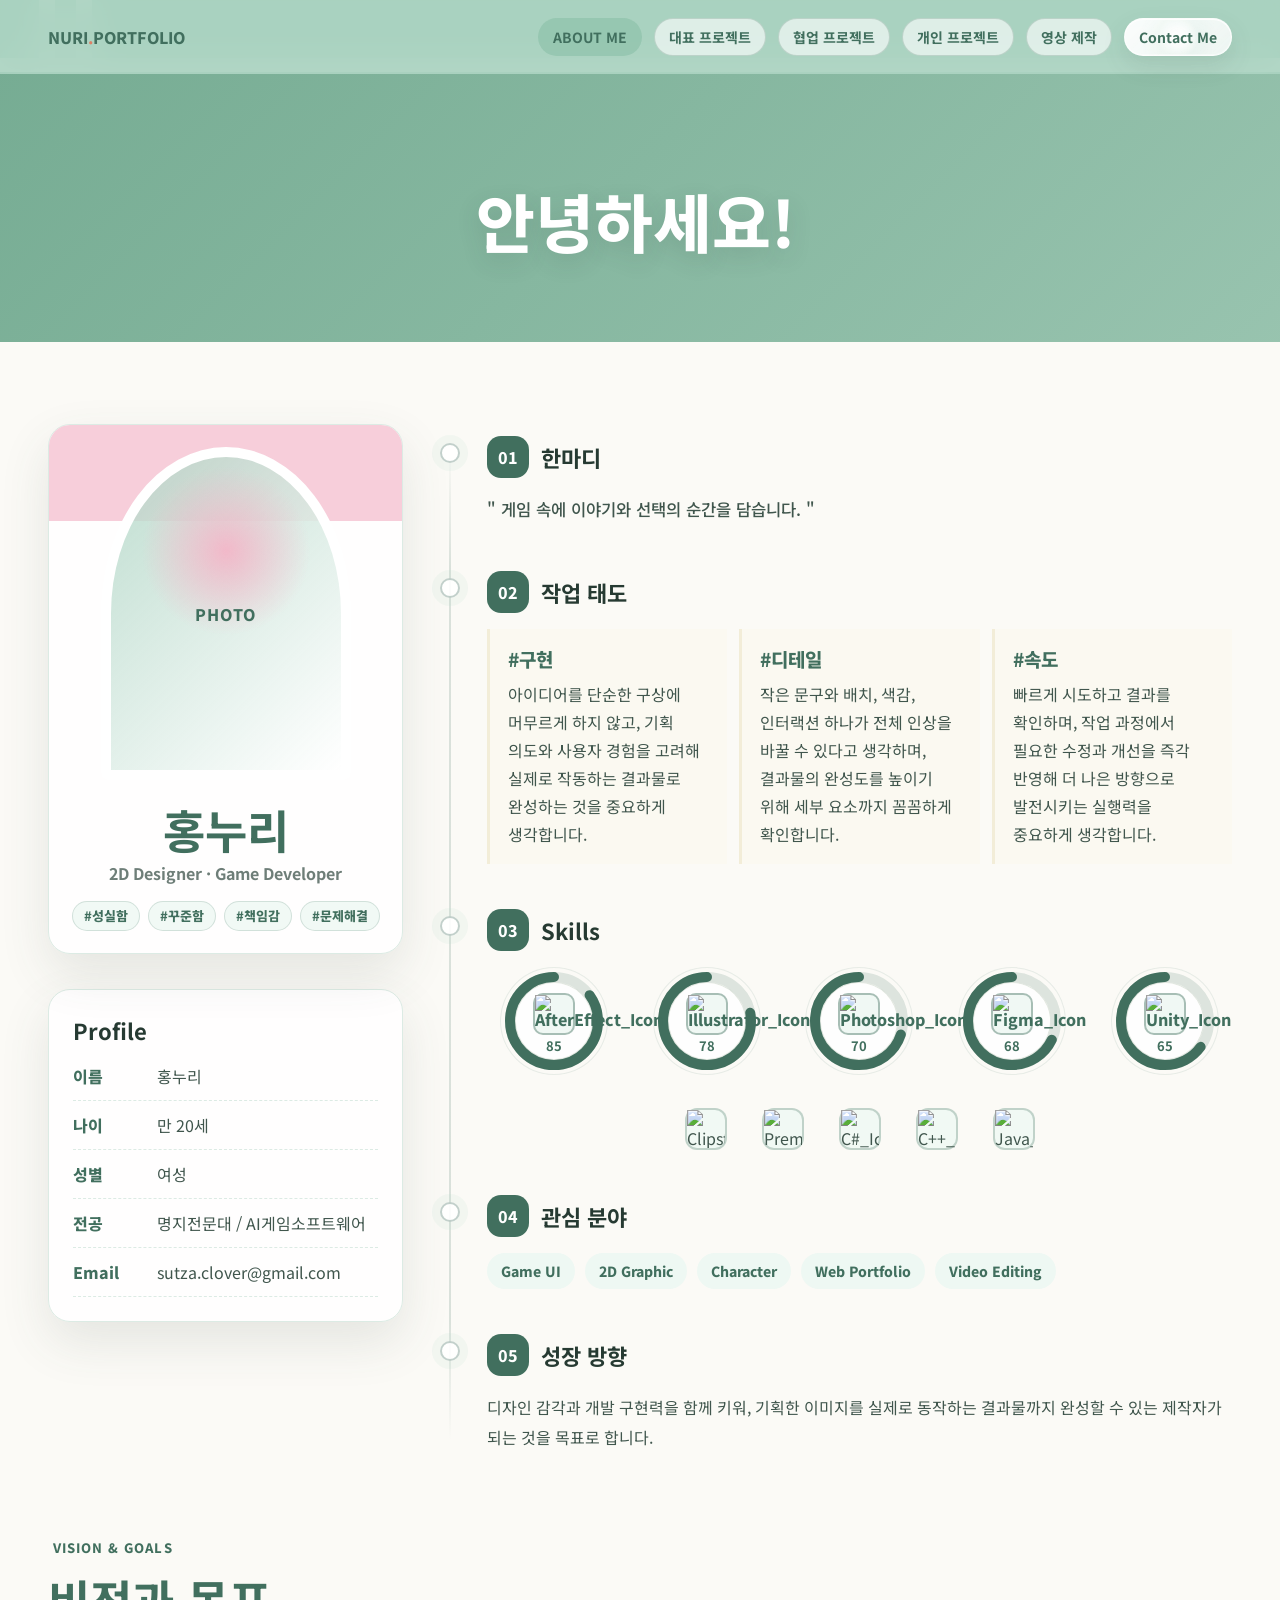
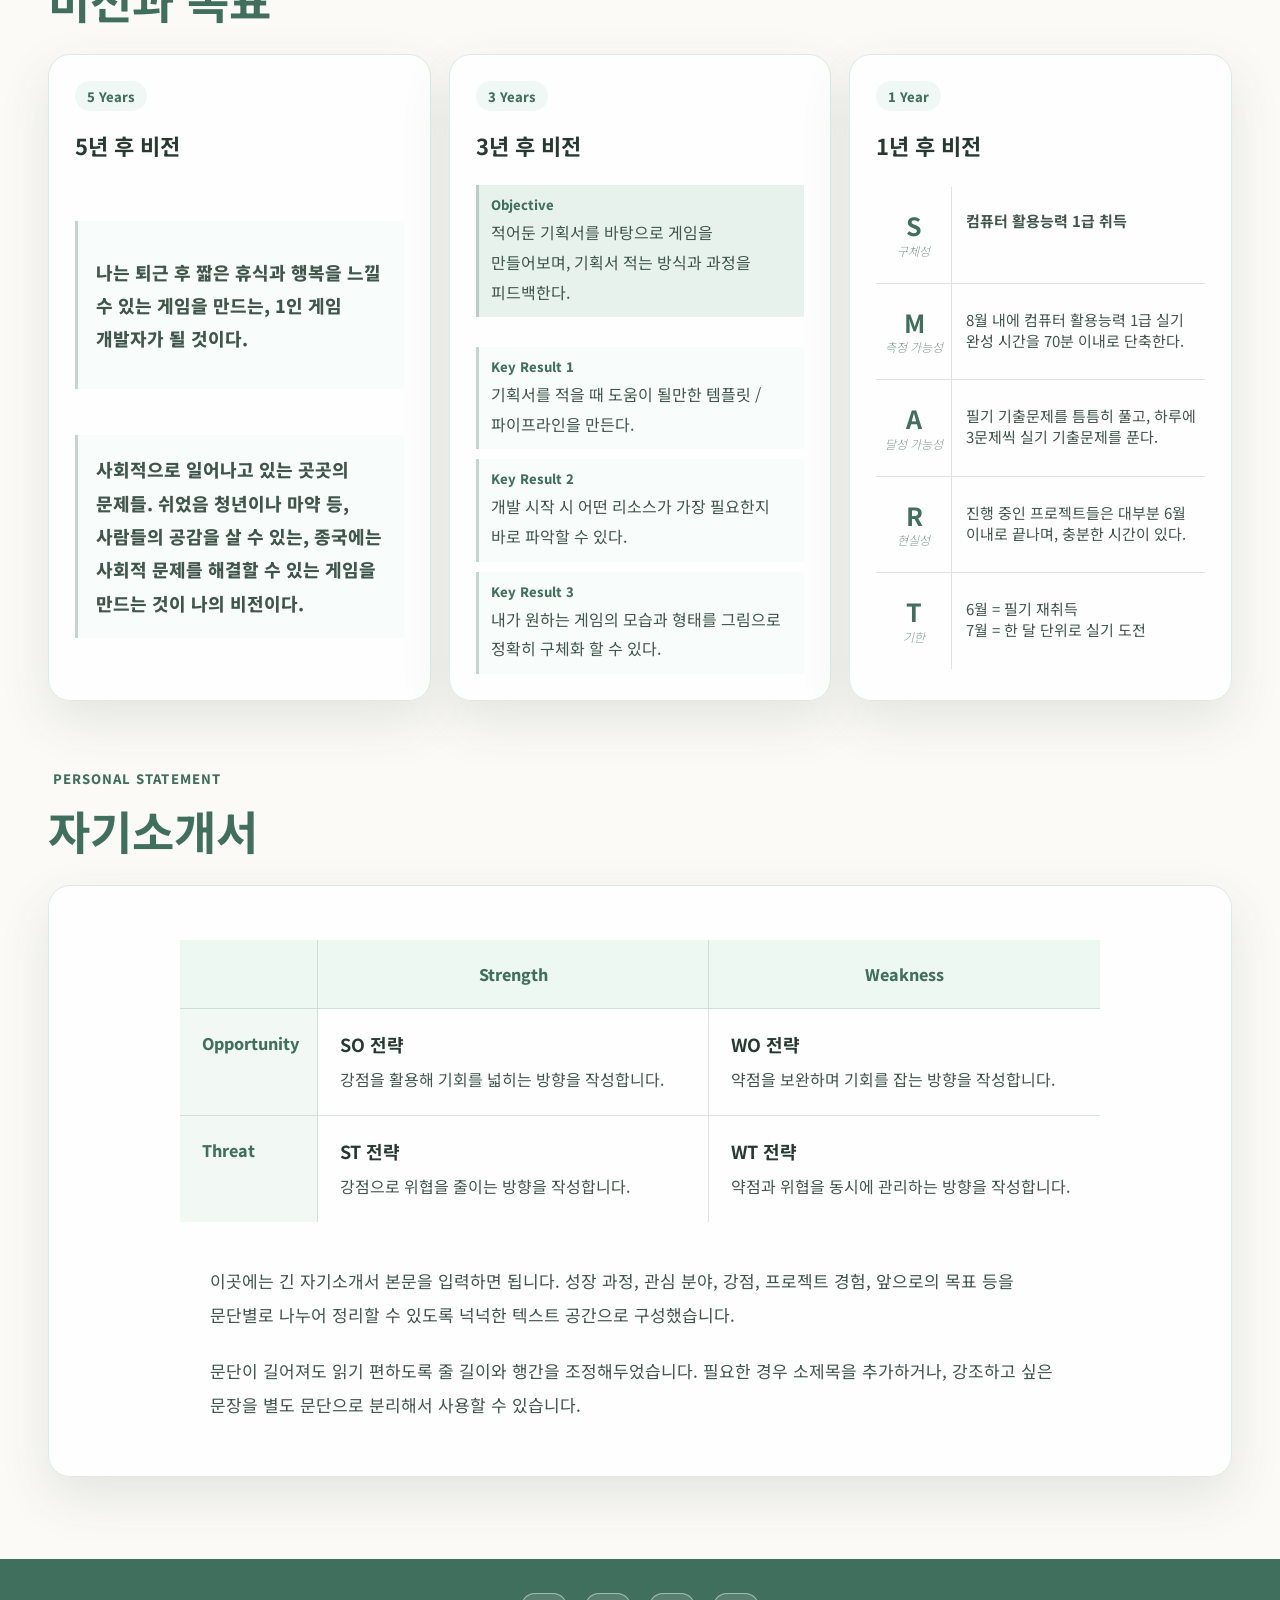
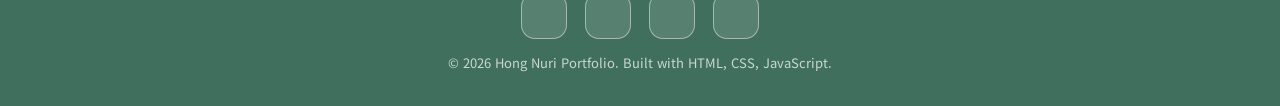
==== commit 3b72a741: "Add_Icon" ====
--- a/aboutMe.html
+++ b/aboutMe.html
@@ -100,7 +100,7 @@
                 <h3>한마디</h3>
               </div>
               <p class="trail-copy">
-                <span>" 게임 안에 이야기와 선택의 순간을 담습니다. "</span>
+                <span>" 게임 속에 이야기와 선택의 순간을 담습니다. "</span>
               </p>
             </article>
 
@@ -137,7 +137,7 @@
                       <circle class="ring-track" cx="54" cy="54" r="44"></circle>
                       <circle class="ring-progress" cx="54" cy="54" r="44"></circle>
                     </svg>
-                    <span class="skill-icon"></span>
+                    <span class="skill-icon"><img src="Images/Ae.png" alt="AfterEffect_Icon"></span>
                     <b>85</b>
                   </div>
                 </div>
@@ -147,7 +147,7 @@
                       <circle class="ring-track" cx="54" cy="54" r="44"></circle>
                       <circle class="ring-progress" cx="54" cy="54" r="44"></circle>
                     </svg>
-                    <span class="skill-icon"></span>
+                    <span class="skill-icon"><img src="Images/Ai.png" alt="Illustrator_Icon"></span>
                     <b>78</b>
                   </div>
                 </div>
@@ -157,7 +157,7 @@
                       <circle class="ring-track" cx="54" cy="54" r="44"></circle>
                       <circle class="ring-progress" cx="54" cy="54" r="44"></circle>
                     </svg>
-                    <span class="skill-icon"></span>
+                    <span class="skill-icon"><img src="Images/Ps.png" alt="Photoshop_Icon"></span>
                     <b>70</b>
                   </div>
                 </div>
@@ -167,7 +167,7 @@
                       <circle class="ring-track" cx="54" cy="54" r="44"></circle>
                       <circle class="ring-progress" cx="54" cy="54" r="44"></circle>
                     </svg>
-                    <span class="skill-icon"></span>
+                    <span class="skill-icon"><img src="Images/Fig.png" alt="Figma_Icon"></span>
                     <b>68</b>
                   </div>
                 </div>
@@ -177,19 +177,19 @@
                       <circle class="ring-track" cx="54" cy="54" r="44"></circle>
                       <circle class="ring-progress" cx="54" cy="54" r="44"></circle>
                     </svg>
-                    <span class="skill-icon"></span>
+                    <span class="skill-icon"><img src="Images/Unity.png" alt="Unity_Icon"></span>
                     <b>65</b>
                   </div>
                 </div>
               </div>
               <div class="skill-icon-row" aria-label="보조 프로그램 아이콘">
-                <span class="tool-icon"></span>
-                <span class="tool-icon"></span>
-                <span class="tool-icon"></span>
-                <span class="tool-icon"></span>
-                <span class="tool-icon"></span>
-                <span class="tool-icon"></span>
-                <span class="tool-icon"></span>
+                <span class="tool-icon"><img src="Images/Clip.png" alt="Clipstudio_Icon"></span>
+                <span class="tool-icon"><img src="Images/Pr.png" alt="Premiere_Icon"></span>
+                <span class="tool-icon"><img src="Images/C샵.png" alt="C#_Icon"></span>
+                <span class="tool-icon"><img src="Images/C++.png" alt="C++_Icon"></span>
+                <span class="tool-icon"><img src="Images/Java.png" alt="Java_Icon"></span>
+                <!-- <span class="tool-icon"></span>
+                <span class="tool-icon"></span> -->
               </div>
             </article>
 
--- a/style.css
+++ b/style.css
@@ -18,6 +18,18 @@
 
 * {
   box-sizing: border-box;
+}
+
+.visually-hidden {
+  position: absolute;
+  width: 1px;
+  height: 1px;
+  padding: 0;
+  margin: -1px;
+  overflow: hidden;
+  clip: rect(0 0 0 0);
+  white-space: nowrap;
+  border: 0;
 }
 
 ::selection {
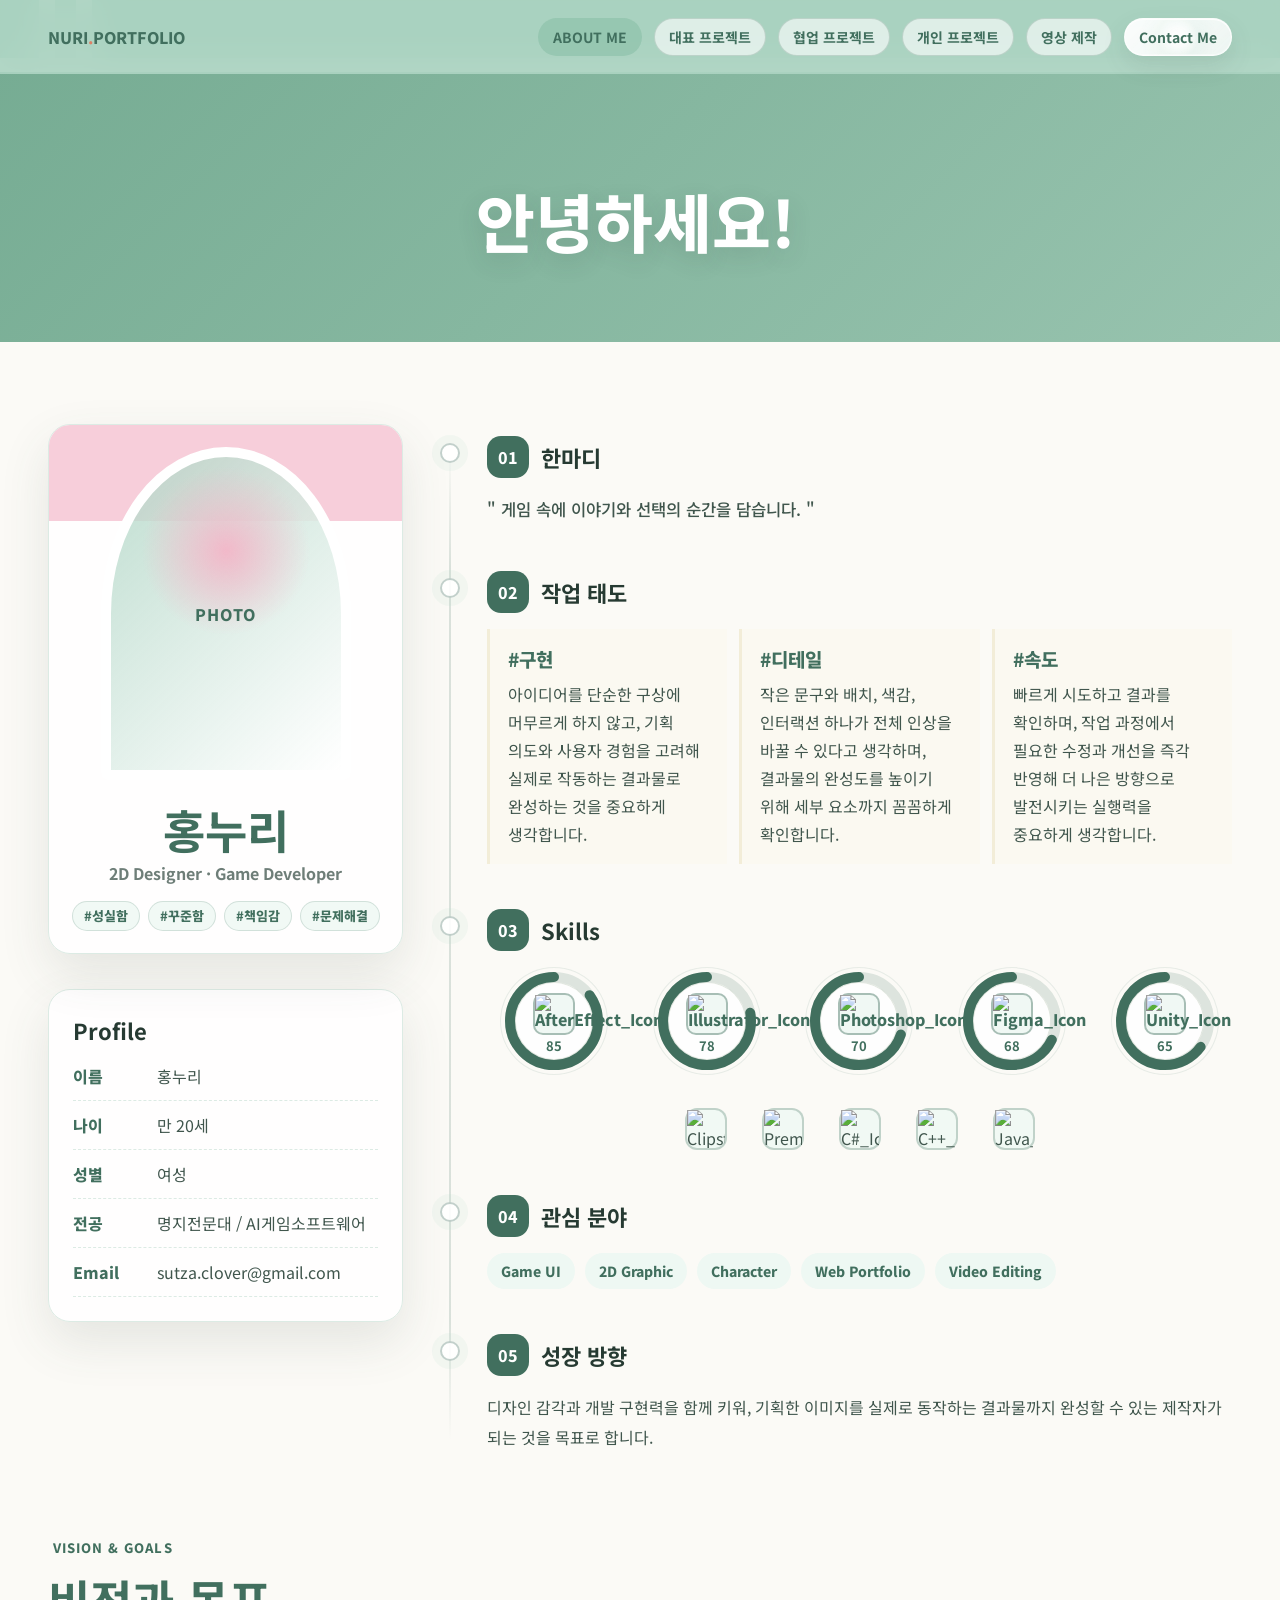
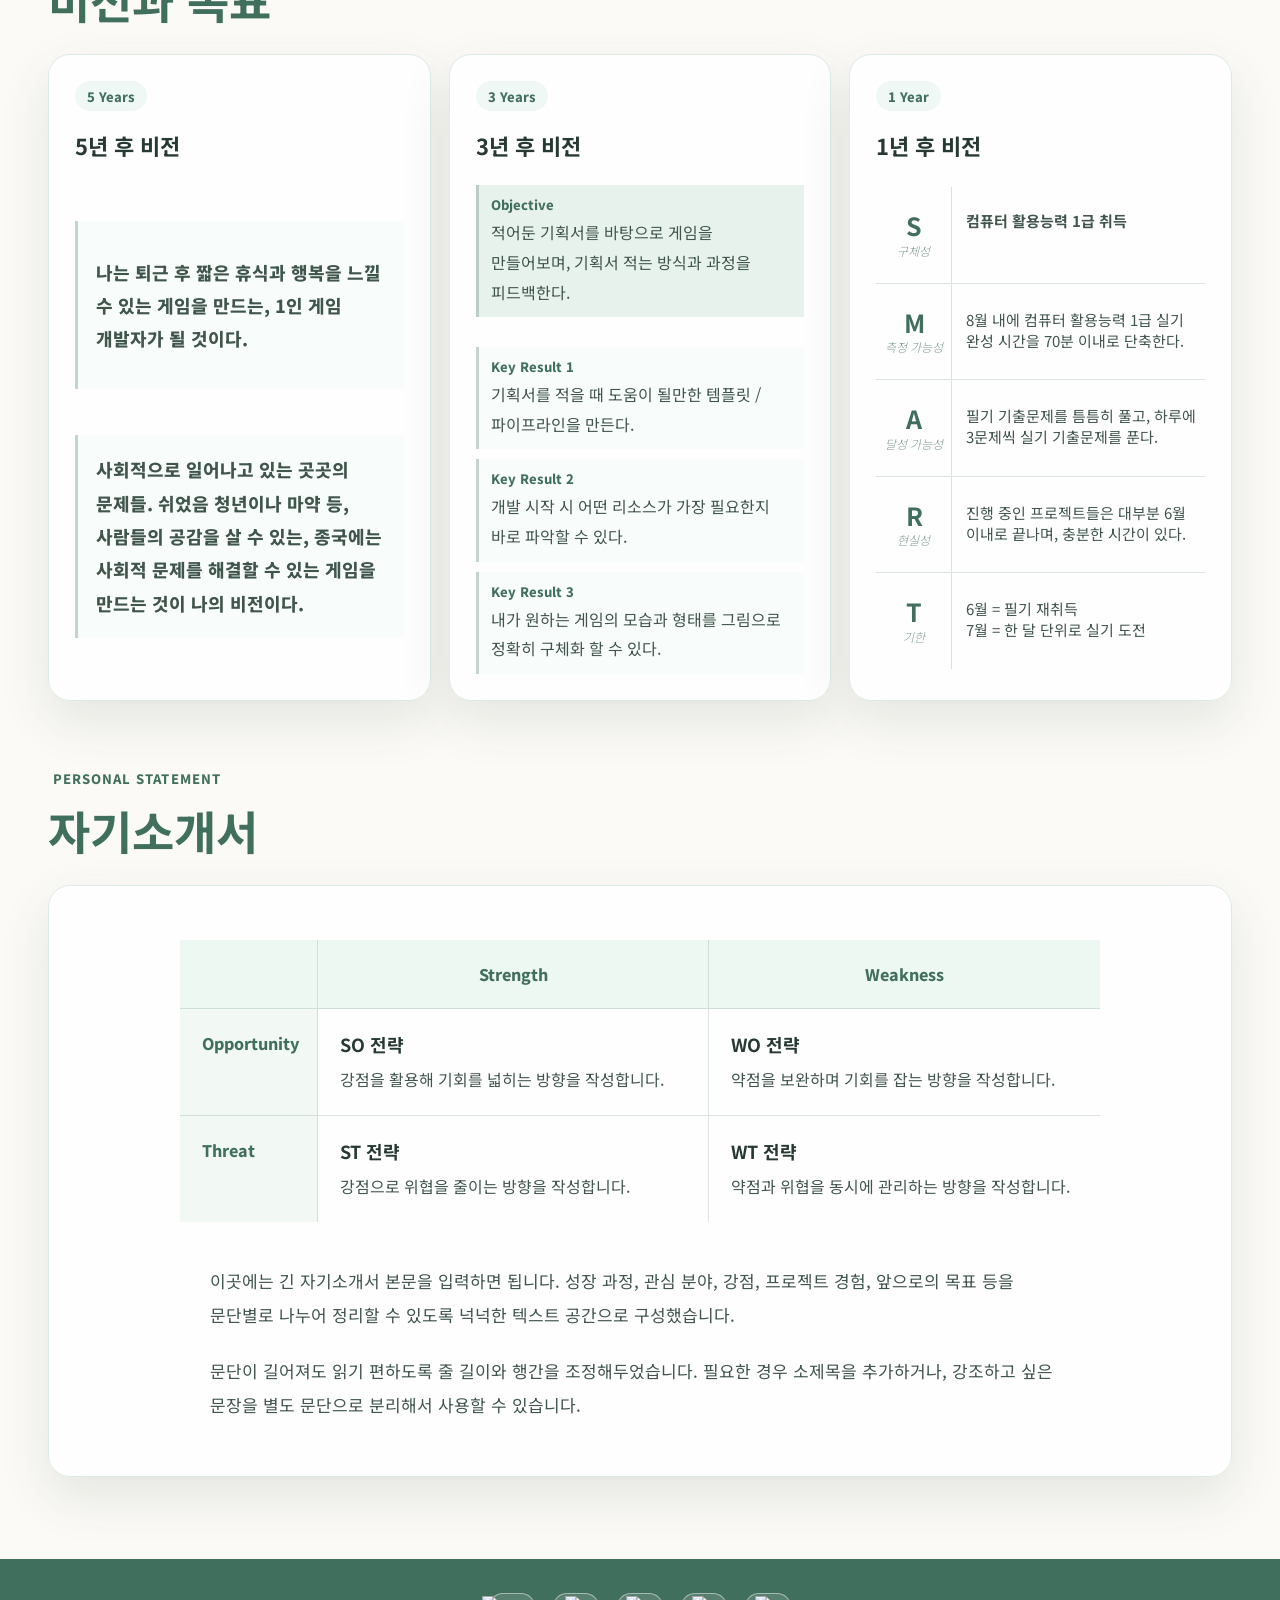
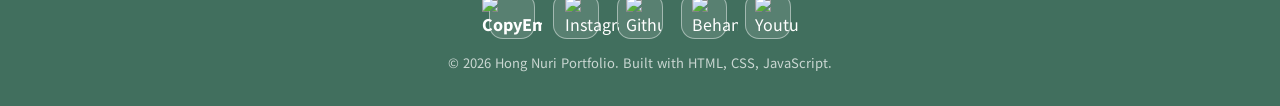
==== commit 7d1d8e57: "Add_FooterIcon" ====
--- a/aboutMe.html
+++ b/aboutMe.html
@@ -356,10 +356,11 @@
 
   <footer class="footer">
     <div class="footer-icons" aria-label="연락 링크">
-      <button class="footer-icon copy-email" type="button" data-email="your-email@example.com" aria-label="이메일 복사"></button>
-      <a class="footer-icon" href="#" aria-label="링크 1"></a>
-      <a class="footer-icon" href="#" aria-label="링크 2"></a>
-      <a class="footer-icon" href="#" aria-label="링크 3"></a>
+      <button class="footer-icon copy-email" type="button" data-email="sutza.clover@gmail.com" aria-label="이메일 복사"><img src="Images/Email-16.png" alt="CopyEmail" id="footer-icons"></button>
+      <a class="footer-icon" href="https://www.instagram.com/_hongnuri" aria-label="링크 1"><img src="Images/Instagram.png" alt="Instagram" id="footer-icons"></a>
+      <a class="footer-icon" href="https://github.com/Momento0837" aria-label="링크 2"><img src="Images/Github.png" alt="Github" id="footer-icons"></a>
+      <a class="footer-icon" href="https://www.behance.net/b707ab7d" aria-label="링크 3"><img src="Images/Behance.png" alt="Behance" id="footer-icons"></a>
+      <a class="footer-icon" href="https://www.youtube.com/@Momento_0837/" aria-label="링크 3"><img src="Images/Youtube.png" alt="Youtube" id="footer-icons"></a>
     </div>
     <p class="copy-message" aria-live="polite"></p>
     <p class="copyright">© 2026 Hong Nuri Portfolio. Built with HTML, CSS, JavaScript.</p>
--- a/style.css
+++ b/style.css
@@ -998,6 +998,11 @@
   background: rgba(255, 255, 255, 0.12);
   cursor: pointer;
   transition: transform 0.2s ease, background 0.2s ease, box-shadow 0.2s ease;
+}
+
+#footer-icons{
+  width: 70%;
+  height: auto;
 }
 
 .footer-icon:hover {
